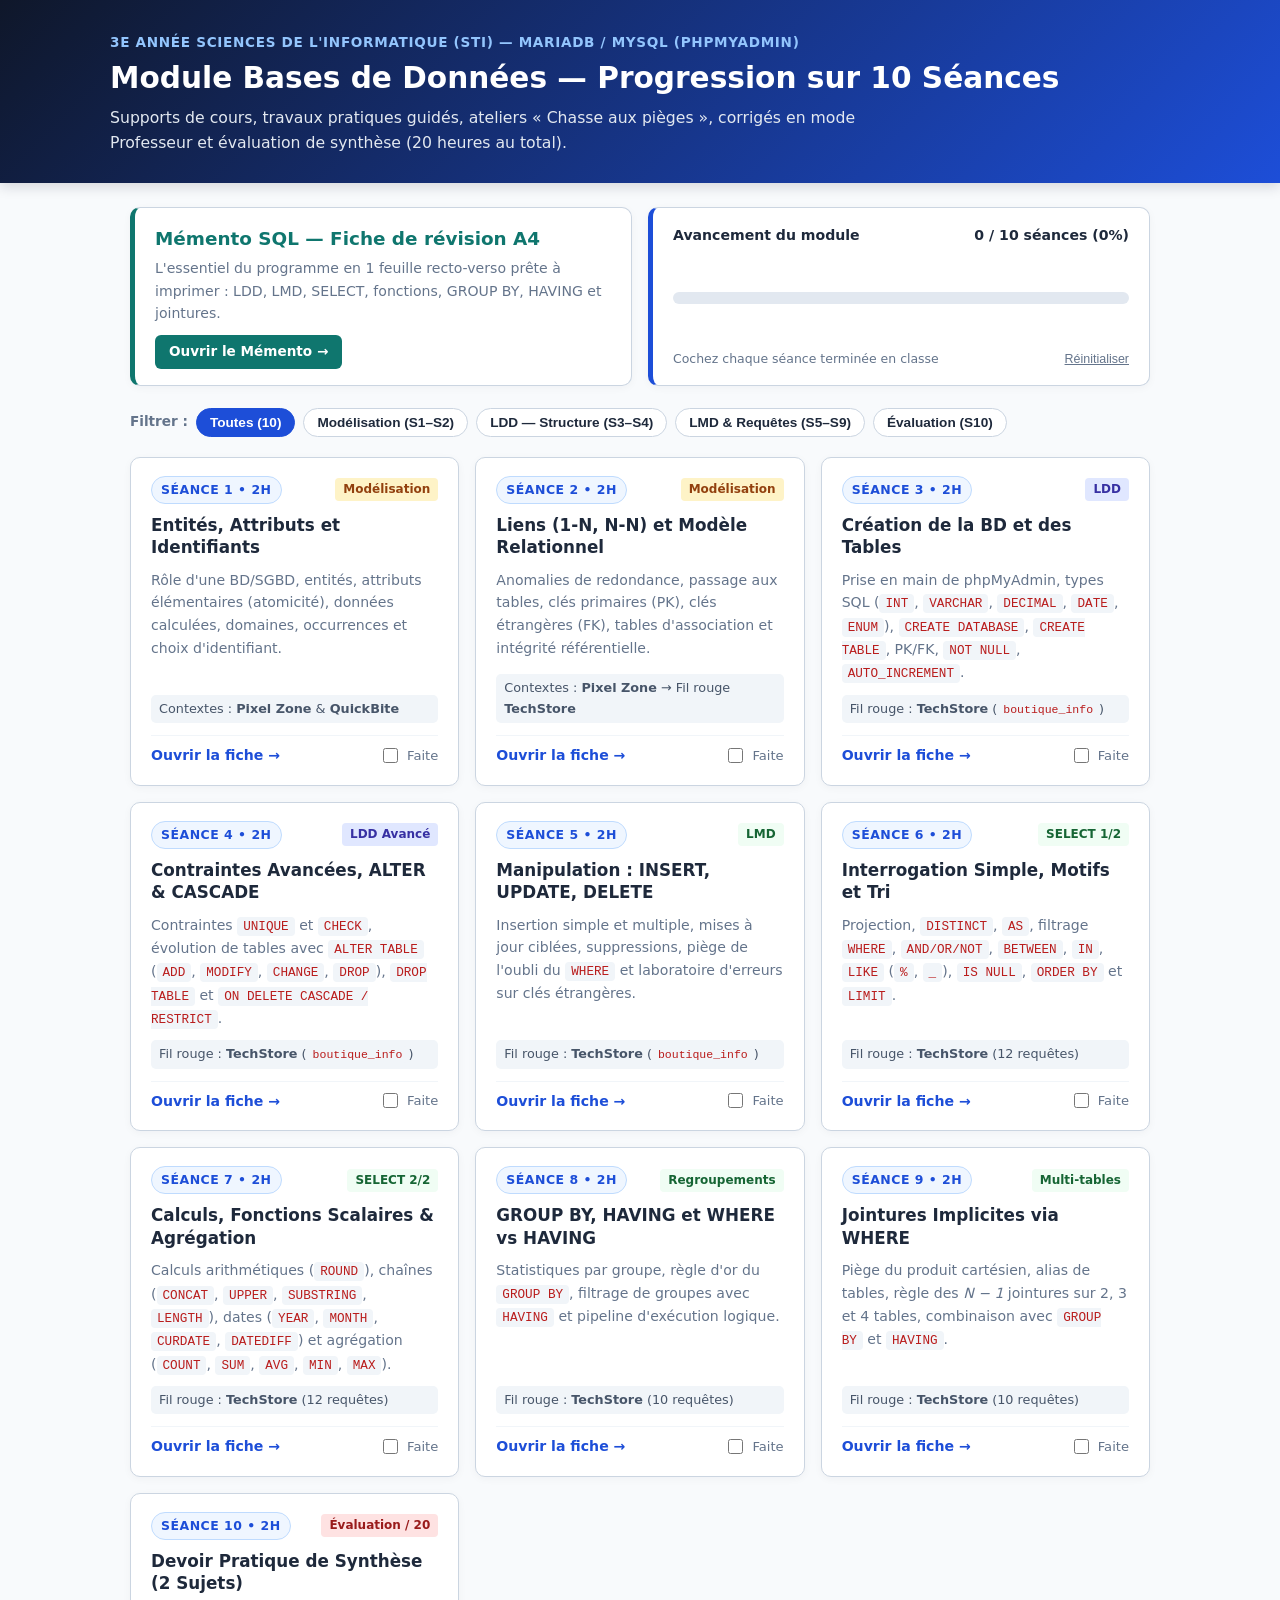
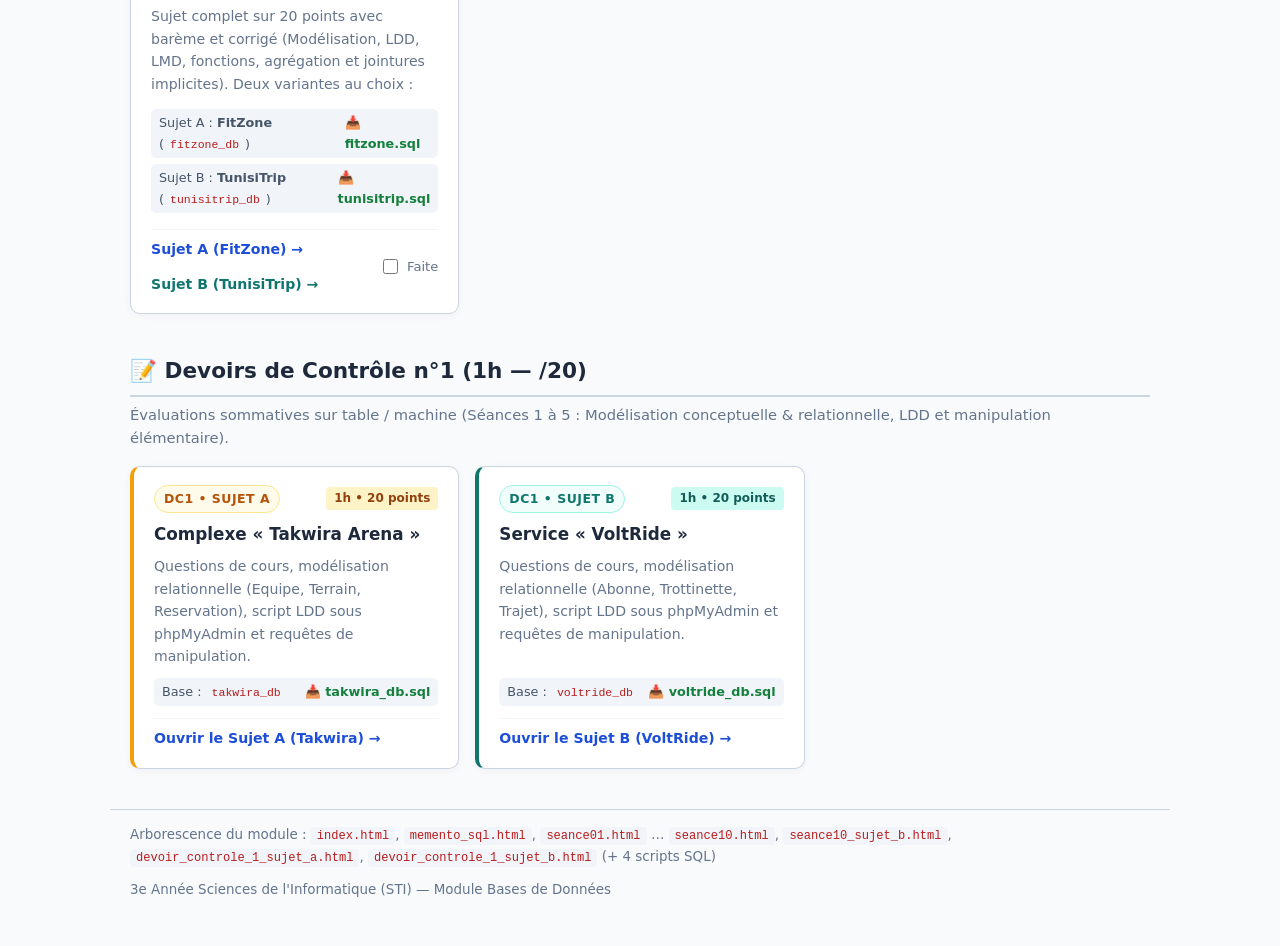
==== index.html @ d5e8b00b "first commit" ====
<!DOCTYPE html>
<html lang="fr">
<head>
  <meta charset="UTF-8">
  <meta name="viewport" content="width=device-width, initial-scale=1.0">
  <title>Module Bases de Données — Sommaire des 10 Séances (3e Info STI)</title>
  <link rel="stylesheet" href="assets/style.css">
</head>
<body>

  <header class="hero">
    <div class="hero-inner">
      <div class="hero-meta">3e Année Sciences de l'Informatique (STI) — MariaDB / MySQL (phpMyAdmin)</div>
      <h1>Module Bases de Données — Progression sur 10 Séances</h1>
      <p>Supports de cours, travaux pratiques guidés, ateliers « Chasse aux pièges », corrigés en mode Professeur et évaluation de synthèse (20 heures au total).</p>
    </div>
  </header>

  <main class="index-container">

    <!-- Panneaux supérieurs : Mémento + Suivi -->
    <section class="top-panels">
      <div class="panel panel-memento">
        <div>
          <h2>Mémento SQL — Fiche de révision A4</h2>
          <p>L'essentiel du programme en 1 feuille recto-verso prête à imprimer : LDD, LMD, SELECT, fonctions, GROUP BY, HAVING et jointures.</p>
        </div>
        <a class="btn-link" href="memento_sql.html">Ouvrir le Mémento →</a>
      </div>

      <div class="panel panel-progress">
        <div class="progress-header">
          <span>Avancement du module</span>
          <span id="progressText">0 / 10 séances (0%)</span>
        </div>
        <div class="progress-bar-bg">
          <div id="progressFill" class="progress-bar-fill"></div>
        </div>
        <div class="progress-footer">
          <span>Cochez chaque séance terminée en classe</span>
          <button id="btnReset" class="btn-reset" type="button">Réinitialiser</button>
        </div>
      </div>
    </section>

    <!-- Filtres par partie -->
    <nav class="filter-bar" aria-label="Filtrer les séances par thème">
      <span class="filter-label">Filtrer :</span>
      <button class="filter-btn active" data-filter="all" type="button">Toutes (10)</button>
      <button class="filter-btn" data-filter="model" type="button">Modélisation (S1–S2)</button>
      <button class="filter-btn" data-filter="ldd" type="button">LDD — Structure (S3–S4)</button>
      <button class="filter-btn" data-filter="lmd" type="button">LMD &amp; Requêtes (S5–S9)</button>
      <button class="filter-btn" data-filter="eval" type="button">Évaluation (S10)</button>
    </nav>

    <!-- Grille des 10 séances -->
    <section class="sessions-grid" id="sessionsGrid">

      <!-- Séance 1 -->
      <article class="card" data-cat="model" data-id="s01">
        <div class="card-top">
          <span class="session-num">Séance 1 • 2h</span>
          <span class="tag-cat tag-model">Modélisation</span>
        </div>
        <h3>Entités, Attributs et Identifiants</h3>
        <p>Rôle d'une BD/SGBD, entités, attributs élémentaires (atomicité), données calculées, domaines, occurrences et choix d'identifiant.</p>
        <div class="card-context">Contextes : <strong>Pixel Zone</strong> &amp; <strong>QuickBite</strong></div>
        <div class="card-actions">
          <a class="open-link" href="seance01.html">Ouvrir la fiche →</a>
          <label class="check-label"><input type="checkbox" class="session-check"> Faite</label>
        </div>
      </article>

      <!-- Séance 2 -->
      <article class="card" data-cat="model" data-id="s02">
        <div class="card-top">
          <span class="session-num">Séance 2 • 2h</span>
          <span class="tag-cat tag-model">Modélisation</span>
        </div>
        <h3>Liens (1-N, N-N) et Modèle Relationnel</h3>
        <p>Anomalies de redondance, passage aux tables, clés primaires (PK), clés étrangères (FK), tables d'association et intégrité référentielle.</p>
        <div class="card-context">Contextes : <strong>Pixel Zone</strong> → Fil rouge <strong>TechStore</strong></div>
        <div class="card-actions">
          <a class="open-link" href="seance02.html">Ouvrir la fiche →</a>
          <label class="check-label"><input type="checkbox" class="session-check"> Faite</label>
        </div>
      </article>

      <!-- Séance 3 -->
      <article class="card" data-cat="ldd" data-id="s03">
        <div class="card-top">
          <span class="session-num">Séance 3 • 2h</span>
          <span class="tag-cat tag-ldd">LDD</span>
        </div>
        <h3>Création de la BD et des Tables</h3>
        <p>Prise en main de phpMyAdmin, types SQL (<code>INT</code>, <code>VARCHAR</code>, <code>DECIMAL</code>, <code>DATE</code>, <code>ENUM</code>), <code>CREATE DATABASE</code>, <code>CREATE TABLE</code>, PK/FK, <code>NOT NULL</code>, <code>AUTO_INCREMENT</code>.</p>
        <div class="card-context">Fil rouge : <strong>TechStore</strong> (<code>boutique_info</code>)</div>
        <div class="card-actions">
          <a class="open-link" href="seance03.html">Ouvrir la fiche →</a>
          <label class="check-label"><input type="checkbox" class="session-check"> Faite</label>
        </div>
      </article>

      <!-- Séance 4 -->
      <article class="card" data-cat="ldd" data-id="s04">
        <div class="card-top">
          <span class="session-num">Séance 4 • 2h</span>
          <span class="tag-cat tag-ldd">LDD Avancé</span>
        </div>
        <h3>Contraintes Avancées, ALTER &amp; CASCADE</h3>
        <p>Contraintes <code>UNIQUE</code> et <code>CHECK</code>, évolution de tables avec <code>ALTER TABLE</code> (<code>ADD</code>, <code>MODIFY</code>, <code>CHANGE</code>, <code>DROP</code>), <code>DROP TABLE</code> et <code>ON DELETE CASCADE / RESTRICT</code>.</p>
        <div class="card-context">Fil rouge : <strong>TechStore</strong> (<code>boutique_info</code>)</div>
        <div class="card-actions">
          <a class="open-link" href="seance04.html">Ouvrir la fiche →</a>
          <label class="check-label"><input type="checkbox" class="session-check"> Faite</label>
        </div>
      </article>

      <!-- Séance 5 -->
      <article class="card" data-cat="lmd" data-id="s05">
        <div class="card-top">
          <span class="session-num">Séance 5 • 2h</span>
          <span class="tag-cat tag-lmd">LMD</span>
        </div>
        <h3>Manipulation : INSERT, UPDATE, DELETE</h3>
        <p>Insertion simple et multiple, mises à jour ciblées, suppressions, piège de l'oubli du <code>WHERE</code> et laboratoire d'erreurs sur clés étrangères.</p>
        <div class="card-context">Fil rouge : <strong>TechStore</strong> (<code>boutique_info</code>)</div>
        <div class="card-actions">
          <a class="open-link" href="seance05.html">Ouvrir la fiche →</a>
          <label class="check-label"><input type="checkbox" class="session-check"> Faite</label>
        </div>
      </article>

      <!-- Séance 6 -->
      <article class="card" data-cat="lmd" data-id="s06">
        <div class="card-top">
          <span class="session-num">Séance 6 • 2h</span>
          <span class="tag-cat tag-lmd">SELECT 1/2</span>
        </div>
        <h3>Interrogation Simple, Motifs et Tri</h3>
        <p>Projection, <code>DISTINCT</code>, <code>AS</code>, filtrage <code>WHERE</code>, <code>AND/OR/NOT</code>, <code>BETWEEN</code>, <code>IN</code>, <code>LIKE</code> (<code>%</code>, <code>_</code>), <code>IS NULL</code>, <code>ORDER BY</code> et <code>LIMIT</code>.</p>
        <div class="card-context">Fil rouge : <strong>TechStore</strong> (12 requêtes)</div>
        <div class="card-actions">
          <a class="open-link" href="seance06.html">Ouvrir la fiche →</a>
          <label class="check-label"><input type="checkbox" class="session-check"> Faite</label>
        </div>
      </article>

      <!-- Séance 7 -->
      <article class="card" data-cat="lmd" data-id="s07">
        <div class="card-top">
          <span class="session-num">Séance 7 • 2h</span>
          <span class="tag-cat tag-lmd">SELECT 2/2</span>
        </div>
        <h3>Calculs, Fonctions Scalaires &amp; Agrégation</h3>
        <p>Calculs arithmétiques (<code>ROUND</code>), chaînes (<code>CONCAT</code>, <code>UPPER</code>, <code>SUBSTRING</code>, <code>LENGTH</code>), dates (<code>YEAR</code>, <code>MONTH</code>, <code>CURDATE</code>, <code>DATEDIFF</code>) et agrégation (<code>COUNT</code>, <code>SUM</code>, <code>AVG</code>, <code>MIN</code>, <code>MAX</code>).</p>
        <div class="card-context">Fil rouge : <strong>TechStore</strong> (12 requêtes)</div>
        <div class="card-actions">
          <a class="open-link" href="seance07.html">Ouvrir la fiche →</a>
          <label class="check-label"><input type="checkbox" class="session-check"> Faite</label>
        </div>
      </article>

      <!-- Séance 8 -->
      <article class="card" data-cat="lmd" data-id="s08">
        <div class="card-top">
          <span class="session-num">Séance 8 • 2h</span>
          <span class="tag-cat tag-lmd">Regroupements</span>
        </div>
        <h3>GROUP BY, HAVING et WHERE vs HAVING</h3>
        <p>Statistiques par groupe, règle d'or du <code>GROUP BY</code>, filtrage de groupes avec <code>HAVING</code> et pipeline d'exécution logique.</p>
        <div class="card-context">Fil rouge : <strong>TechStore</strong> (10 requêtes)</div>
        <div class="card-actions">
          <a class="open-link" href="seance08.html">Ouvrir la fiche →</a>
          <label class="check-label"><input type="checkbox" class="session-check"> Faite</label>
        </div>
      </article>

      <!-- Séance 9 -->
      <article class="card" data-cat="lmd" data-id="s09">
        <div class="card-top">
          <span class="session-num">Séance 9 • 2h</span>
          <span class="tag-cat tag-lmd">Multi-tables</span>
        </div>
        <h3>Jointures Implicites via WHERE</h3>
        <p>Piège du produit cartésien, alias de tables, règle des <em>N − 1</em> jointures sur 2, 3 et 4 tables, combinaison avec <code>GROUP BY</code> et <code>HAVING</code>.</p>
        <div class="card-context">Fil rouge : <strong>TechStore</strong> (10 requêtes)</div>
        <div class="card-actions">
          <a class="open-link" href="seance09.html">Ouvrir la fiche →</a>
          <label class="check-label"><input type="checkbox" class="session-check"> Faite</label>
        </div>
      </article>

      <!-- Séance 10 -->
      <article class="card" data-cat="eval" data-id="s10">
        <div class="card-top">
          <span class="session-num">Séance 10 • 2h</span>
          <span class="tag-cat tag-eval">Évaluation / 20</span>
        </div>
        <h3>Devoir Pratique de Synthèse (2 Sujets)</h3>
        <p>Sujet complet sur 20 points avec barème et corrigé (Modélisation, LDD, LMD, fonctions, agrégation et jointures implicites). Deux variantes au choix :</p>
        <div style="display:flex; flex-direction:column; gap:6px; margin: 4px 0;">
          <div class="card-context" style="display:flex; justify-content:space-between; align-items:center;">
            <span>Sujet A : <strong>FitZone</strong> (<code>fitzone_db</code>)</span>
            <a class="open-link" href="seance10_sujet_a_fitzone.sql" download style="font-size:0.8rem; color:var(--corr); text-decoration:none;">📥 fitzone.sql</a>
          </div>
          <div class="card-context" style="display:flex; justify-content:space-between; align-items:center;">
            <span>Sujet B : <strong>TunisiTrip</strong> (<code>tunisitrip_db</code>)</span>
            <a class="open-link" href="seance10_sujet_b_tunisitrip.sql" download style="font-size:0.8rem; color:var(--corr); text-decoration:none;">📥 tunisitrip.sql</a>
          </div>
        </div>
        <div class="card-actions">
          <div style="display:flex; gap:12px; align-items:center; flex-wrap:wrap;">
            <a class="open-link" href="seance10.html">Sujet A (FitZone) →</a>
            <a class="open-link" href="seance10_sujet_b.html" style="color:var(--accent);">Sujet B (TunisiTrip) →</a>
          </div>
          <label class="check-label"><input type="checkbox" class="session-check"> Faite</label>
        </div>
      </article>

    </section>

    <!-- Section Devoirs de Contrôle (1h) -->
    <section class="dc-section" style="margin-top: 40px;">
      <div style="margin-bottom: 16px;">
        <h2 style="font-size: 1.35rem; margin: 0 0 6px; color: var(--text);">📝 Devoirs de Contrôle n°1 (1h — /20)</h2>
        <p style="margin: 0; font-size: 0.92rem; color: var(--muted);">Évaluations sommatives sur table / machine (Séances 1 à 5 : Modélisation conceptuelle &amp; relationnelle, LDD et manipulation élémentaire).</p>
      </div>
      <div class="sessions-grid">
        <!-- DC1 Sujet A -->
        <article class="card dc-card" style="border-left: 4px solid #f59e0b;">
          <div class="card-top">
            <span class="session-num" style="background:#fffbeb; color:#b45309; border-color:#fde68a;">DC1 • Sujet A</span>
            <span class="tag-cat" style="background:#fef3c7; color:#92400e;">1h • 20 points</span>
          </div>
          <h3>Complexe « Takwira Arena »</h3>
          <p>Questions de cours, modélisation relationnelle (Equipe, Terrain, Reservation), script LDD sous phpMyAdmin et requêtes de manipulation.</p>
          <div class="card-context" style="display:flex; justify-content:space-between; align-items:center;">
            <span>Base : <code>takwira_db</code></span>
            <a class="open-link" href="devoir_controle_1_sujet_a_takwira.sql" download style="font-size:0.8rem; color:var(--corr); text-decoration:none;">📥 takwira_db.sql</a>
          </div>
          <div class="card-actions">
            <a class="open-link" href="devoir_controle_1_sujet_a.html">Ouvrir le Sujet A (Takwira) →</a>
          </div>
        </article>

        <!-- DC1 Sujet B -->
        <article class="card dc-card" style="border-left: 4px solid #0f766e;">
          <div class="card-top">
            <span class="session-num" style="background:#f0fdfa; color:#0f766e; border-color:#99f6e4;">DC1 • Sujet B</span>
            <span class="tag-cat" style="background:#ccfbf1; color:#115e59;">1h • 20 points</span>
          </div>
          <h3>Service « VoltRide »</h3>
          <p>Questions de cours, modélisation relationnelle (Abonne, Trottinette, Trajet), script LDD sous phpMyAdmin et requêtes de manipulation.</p>
          <div class="card-context" style="display:flex; justify-content:space-between; align-items:center;">
            <span>Base : <code>voltride_db</code></span>
            <a class="open-link" href="devoir_controle_1_sujet_b_voltride.sql" download style="font-size:0.8rem; color:var(--corr); text-decoration:none;">📥 voltride_db.sql</a>
          </div>
          <div class="card-actions">
            <a class="open-link" href="devoir_controle_1_sujet_b.html">Ouvrir le Sujet B (VoltRide) →</a>
          </div>
        </article>
      </div>
    </section>

  </main>

  <footer class="site-footer">
    <div>Arborescence du module : <code>index.html</code>, <code>memento_sql.html</code>, <code>seance01.html</code> … <code>seance10.html</code>, <code>seance10_sujet_b.html</code>, <code>devoir_controle_1_sujet_a.html</code>, <code>devoir_controle_1_sujet_b.html</code> (+ 4 scripts SQL)</div>
    <div>3e Année Sciences de l'Informatique (STI) — Module Bases de Données</div>
  </footer>

  <script>
    const STORAGE_KEY = "bd_3info_progress_v1";
    const cards = Array.from(document.querySelectorAll("#sessionsGrid .card"));
    const filterBtns = document.querySelectorAll(".filter-btn");
    const progressText = document.getElementById("progressText");
    const progressFill = document.getElementById("progressFill");
    const btnReset = document.getElementById("btnReset");

    // Charger l'état sauvegardé
    function loadProgress() {
      let saved = {};
      try {
        saved = JSON.parse(localStorage.getItem(STORAGE_KEY) || "{}");
      } catch (e) {
        saved = {};
      }
      cards.forEach((card) => {
        const id = card.dataset.id;
        const cb = card.querySelector(".session-check");
        const isDone = Boolean(saved[id]);
        cb.checked = isDone;
        card.classList.toggle("done", isDone);
      });
      updateBar();
    }

    // Sauvegarder et actualiser la barre
    function saveProgress() {
      const data = {};
      cards.forEach((card) => {
        const cb = card.querySelector(".session-check");
        data[card.dataset.id] = cb.checked;
        card.classList.toggle("done", cb.checked);
      });
      localStorage.setItem(STORAGE_KEY, JSON.stringify(data));
      updateBar();
    }

    function updateBar() {
      const total = cards.length;
      const done = cards.filter((c) => c.querySelector(".session-check").checked).length;
      const pct = Math.round((done / total) * 100);
      progressText.textContent = `${done} / ${total} séances (${pct}%)`;
      progressFill.style.width = `${pct}%`;
    }

    cards.forEach((card) => {
      card.querySelector(".session-check").addEventListener("change", saveProgress);
    });

    btnReset.addEventListener("click", () => {
      localStorage.removeItem(STORAGE_KEY);
      loadProgress();
    });

    // Filtrage par catégorie
    filterBtns.forEach((btn) => {
      btn.addEventListener("click", () => {
        filterBtns.forEach((b) => b.classList.remove("active"));
        btn.classList.add("active");
        const filter = btn.dataset.filter;
        cards.forEach((card) => {
          const match = filter === "all" || card.dataset.cat === filter;
          card.classList.toggle("hidden", !match);
        });
      });
    });

    loadProgress();
  </script>
</body>
</html>
---- assets/style.css ----
/* ==========================================================================
   MODULE BASES DE DONNÉES — 3e ANNÉE SCIENCES DE L'INFORMATIQUE (STI)
   Feuille de styles commune (Design System unifié)
   ========================================================================== */

/* --------------------------------------------------------------------------
   1. VARIABLES & DESIGN TOKENS
   -------------------------------------------------------------------------- */
:root {
  --primary: #1d4ed8;
  --primary-light: #eff6ff;
  --accent: #0f766e;
  --accent-light: #f0fdfa;
  --warn: #b45309;
  --warn-light: #fffbeb;
  --corr: #15803d;
  --corr-light: #f0fdf4;
  --danger: #b91c1c;
  --danger-light: #fef2f2;
  --text: #1e293b;
  --muted: #64748b;
  --border: #cbd5e1;
  --bg: #f8fafc;
  --card: #ffffff;
  --code-bg: #0f172a;
  --code-text: #f8fafc;
}

/* --------------------------------------------------------------------------
   2. RESET DE BASE & TYPOGRAPHIE
   -------------------------------------------------------------------------- */
* {
  box-sizing: border-box;
}

body {
  font-family: "Segoe UI", system-ui, -apple-system, sans-serif;
  color: var(--text);
  background-color: var(--bg);
  line-height: 1.6;
  margin: 0;
  padding: 0;
}

h1, h2, h3, h4 {
  color: var(--text);
  margin-top: 0;
}

h2 {
  font-size: 1.25rem;
  border-bottom: 2px solid var(--border);
  padding-bottom: 6px;
  margin-top: 24px;
  margin-bottom: 12px;
}

h3 {
  font-size: 1.05rem;
  margin-top: 16px;
  margin-bottom: 8px;
}

p {
  margin: 0 0 10px;
}

a {
  color: var(--primary);
  text-decoration: none;
}

a:hover {
  text-decoration: underline;
}

code {
  font-family: Consolas, "Courier New", monospace;
  background: #f1f5f9;
  color: #b91c1c;
  padding: 2px 6px;
  border-radius: 4px;
  font-size: 0.9em;
}

ul, ol {
  margin: 8px 0 14px 20px;
  padding: 0;
}

li {
  margin-bottom: 6px;
}

ol.questions > li {
  margin-bottom: 12px;
}

/* --------------------------------------------------------------------------
   3. BARRE D'OUTILS COMMUNE (ÉCRAN)
   -------------------------------------------------------------------------- */
.toolbar {
  position: sticky;
  top: 0;
  z-index: 100;
  background: #0f172a;
  color: #ffffff;
  padding: 10px 20px;
  display: flex;
  flex-wrap: wrap;
  align-items: center;
  justify-content: space-between;
  gap: 10px;
  box-shadow: 0 2px 6px rgba(0, 0, 0, 0.15);
}

.toolbar-left {
  display: flex;
  align-items: center;
  gap: 10px;
  flex-wrap: wrap;
}

.toolbar-title {
  font-weight: 600;
  font-size: 0.95rem;
}

.toolbar-hint {
  font-size: 0.78rem;
  color: #94a3b8;
}

.toolbar-actions {
  display: flex;
  flex-wrap: wrap;
  gap: 8px;
}

.btn, .btn-back {
  border: 1px solid rgba(255, 255, 255, 0.25);
  background: #1e293b;
  color: #ffffff;
  padding: 6px 12px;
  border-radius: 6px;
  font-size: 0.88rem;
  cursor: pointer;
  text-decoration: none;
  display: inline-flex;
  align-items: center;
  gap: 5px;
  transition: all 0.2s ease;
}

.btn:hover {
  background: #334155;
  color: #ffffff;
  text-decoration: none;
}

.btn-back {
  color: #93c5fd;
  border-color: rgba(147, 197, 253, 0.35);
  background: rgba(30, 58, 138, 0.35);
  font-weight: 600;
}

.btn-back:hover {
  background: rgba(59, 130, 246, 0.45);
  color: #ffffff;
  border-color: #60a5fa;
}

.btn-nav {
  color: #cbd5e1;
  text-decoration: none;
  font-size: 0.82rem;
  font-weight: 500;
  padding: 5px 10px;
  border-radius: 5px;
  border: 1px solid rgba(255, 255, 255, 0.2);
  background: rgba(255, 255, 255, 0.05);
  transition: all 0.2s ease;
  display: inline-flex;
  align-items: center;
}

.btn-nav:hover {
  background: rgba(255, 255, 255, 0.15);
  color: #ffffff;
  text-decoration: none;
}

.btn-variant {
  color: #fde68a;
  text-decoration: none;
  font-size: 0.82rem;
  font-weight: 600;
  padding: 5px 10px;
  border-radius: 5px;
  border: 1px solid rgba(245, 158, 11, 0.4);
  background: rgba(180, 83, 9, 0.25);
  transition: all 0.2s ease;
  display: inline-flex;
  align-items: center;
}

.btn-variant:hover {
  background: rgba(245, 158, 11, 0.4);
  color: #ffffff;
  text-decoration: none;
}

.btn-sql {
  color: #6ee7b7;
  text-decoration: none;
  font-size: 0.82rem;
  font-weight: 600;
  padding: 5px 10px;
  border-radius: 5px;
  border: 1px solid rgba(16, 185, 129, 0.4);
  background: rgba(6, 78, 59, 0.3);
  transition: all 0.2s ease;
  display: inline-flex;
  align-items: center;
}

.btn-sql:hover {
  background: rgba(16, 185, 129, 0.45);
  color: #ffffff;
  text-decoration: none;
}

.btn-active {
  background: var(--primary);
  border-color: var(--primary);
}

.btn-print {
  background: var(--accent);
  border-color: var(--accent);
}

.btn-print:hover {
  background: #115e59;
}

/* --------------------------------------------------------------------------
   4. STRUCTURE DE FICHE & EN-TÊTE
   -------------------------------------------------------------------------- */
.container {
  max-width: 960px;
  margin: 24px auto;
  background: var(--card);
  padding: 36px 42px;
  border-radius: 10px;
  box-shadow: 0 4px 16px rgba(15, 23, 42, 0.06);
}

.index-container {
  max-width: 1060px;
  margin: 24px auto 40px;
  padding: 0 20px;
  background: transparent;
  box-shadow: none;
}

header.sheet-header {
  border-bottom: 3px solid var(--primary);
  padding-bottom: 16px;
  margin-bottom: 24px;
}

.meta-row {
  display: flex;
  justify-content: space-between;
  flex-wrap: wrap;
  font-size: 0.88rem;
  color: var(--muted);
  font-weight: 600;
  text-transform: uppercase;
  letter-spacing: 0.03em;
}

header.sheet-header h1 {
  margin: 8px 0 4px;
  font-size: 1.7rem;
  color: var(--primary);
}

header.sheet-header .subtitle {
  margin: 0;
  color: var(--muted);
  font-size: 0.98rem;
}

/* Cartouche élève pour devoirs et évaluations */
.student-box {
  display: grid;
  grid-template-columns: 2fr 1fr 1fr;
  gap: 12px;
  border: 1.5px solid var(--border);
  background: #f8fafc;
  border-radius: 6px;
  padding: 12px 16px;
  margin-bottom: 22px;
  font-size: 0.94rem;
}

.student-box .note-box {
  text-align: right;
  font-weight: 700;
  color: var(--primary);
}

/* --------------------------------------------------------------------------
   5. COMPOSANTS PÉDAGOGIQUES (SÉANCES DE COURS)
   -------------------------------------------------------------------------- */
section.phase {
  margin-bottom: 28px;
}

.badge-time {
  display: inline-block;
  background: var(--primary-light);
  color: var(--primary);
  font-size: 0.82rem;
  font-weight: 700;
  padding: 3px 8px;
  border-radius: 4px;
  margin-right: 6px;
}

.badge-variant {
  display: inline-block;
  background: var(--warn-light);
  color: var(--warn);
  border: 1px solid #fde68a;
  font-size: 0.82rem;
  font-weight: 700;
  padding: 2px 8px;
  border-radius: 4px;
  margin-left: 8px;
}

.badge-pts {
  display: inline-block;
  background: #e0e7ff;
  color: #3730a3;
  font-size: 0.78rem;
  font-weight: 700;
  padding: 2px 7px;
  border-radius: 4px;
  margin-left: 6px;
}

.q-pts {
  color: var(--muted);
  font-weight: 600;
  font-size: 0.85em;
  margin-left: 4px;
}

.course-box {
  background: #f8fafc;
  border: 1px solid var(--border);
  border-left: 4px solid var(--primary);
  padding: 16px 20px;
  border-radius: 6px;
  margin: 14px 0 20px;
}

.trap-card {
  background: #ffffff;
  border: 1.5px solid #fcd34d;
  border-left: 5px solid var(--warn);
  padding: 16px 20px;
  border-radius: 8px;
  margin: 16px 0;
  box-shadow: 0 2px 6px rgba(180, 83, 9, 0.05);
}

.trap-card h3 {
  color: var(--warn);
  margin-top: 0;
}

.info-box {
  background: var(--warn-light);
  border: 1px solid #fde68a;
  border-left: 4px solid var(--warn);
  padding: 10px 16px;
  border-radius: 6px;
  margin: 12px 0 16px;
  font-size: 0.92rem;
}

.context-box {
  background: var(--accent-light);
  border: 1px solid #ccfbf1;
  border-left: 4px solid var(--accent);
  padding: 12px 18px;
  border-radius: 6px;
  margin: 12px 0 18px;
  font-size: 0.93rem;
}

.danger-box {
  background: var(--danger-light);
  border: 1px solid #fecaca;
  border-left: 4px solid var(--danger);
  padding: 12px 16px;
  border-radius: 6px;
  margin: 12px 0;
}

.danger-box strong {
  color: var(--danger);
}

.err-cell {
  background: #fee2e2;
  color: #991b1b;
  font-weight: 600;
}

.schema-list {
  font-family: Consolas, "Courier New", monospace;
  background: #ffffff;
  border: 1px solid var(--border);
  border-radius: 6px;
  padding: 12px 16px;
  margin: 10px 0;
  line-height: 1.8;
  font-size: 0.92rem;
}

.vocab-list {
  display: grid;
  grid-template-columns: repeat(auto-fit, minmax(240px, 1fr));
  gap: 12px;
  list-style: none;
  padding: 0;
  margin: 12px 0;
}

.vocab-list li {
  background: #ffffff;
  border: 1px solid var(--border);
  border-radius: 6px;
  padding: 10px 14px;
}

.quiz-item {
  background: #ffffff;
  border: 1px solid var(--border);
  border-radius: 6px;
  padding: 12px 16px;
  margin-bottom: 12px;
}

.quiz-answer {
  display: none;
  background: var(--corr-light);
  border: 1px solid #bbf7d0;
  border-left: 4px solid var(--corr);
  padding: 10px 14px;
  border-radius: 4px;
  margin-top: 8px;
  font-size: 0.92rem;
}

/* Lignes de réponse sur papier */
.answer-lines {
  margin: 10px 0 14px;
}

.answer-line {
  border-bottom: 1px dashed #94a3b8;
  height: 24px;
}

.page-break {
  page-break-before: always;
}

/* --------------------------------------------------------------------------
   6. BLOCS DE CODE SQL & COLORATION SYNTAXIQUE
   -------------------------------------------------------------------------- */
pre.sql-block, pre {
  background: var(--code-bg);
  color: var(--code-text);
  padding: 14px 18px;
  border-radius: 6px;
  overflow-x: auto;
  font-family: Consolas, "Courier New", monospace;
  font-size: 0.88rem;
  line-height: 1.5;
  margin: 10px 0 14px;
}

pre.sql-block .kw, pre .kw {
  color: #60a5fa;
  font-weight: 700;
}

pre.sql-block .ty, pre.sql-block .fn, pre .ty, pre .fn {
  color: #34d399;
  font-weight: 600;
}

pre.sql-block .str, pre .str {
  color: #fbbf24;
}

pre.sql-block .cm, pre .cm {
  color: #94a3b8;
  font-style: italic;
}

.pk {
  color: #1d4ed8;
  font-weight: 700;
  text-decoration: underline;
}

.fk {
  color: #0f766e;
  font-style: italic;
}

/* --------------------------------------------------------------------------
   7. TABLEAUX & GRILLES DE DONNÉES
   -------------------------------------------------------------------------- */
table {
  width: 100%;
  border-collapse: collapse;
  margin: 12px 0 18px;
  font-size: 0.92rem;
}

th, td {
  border: 1px solid var(--border);
  padding: 8px 12px;
  text-align: left;
}

th {
  background: #f1f5f9;
  color: var(--text);
  font-weight: 700;
}

tr:nth-child(even) td {
  background: #f8fafc;
}

.data-grid {
  margin: 12px 0 16px;
  overflow-x: auto;
}

.diagram-wrap {
  text-align: center;
  margin: 18px 0;
  overflow-x: auto;
  padding: 4px 0;
}

.diagram-wrap svg {
  max-width: 100%;
  height: auto;
  display: inline-block;
  vertical-align: middle;
  font-family: system-ui, -apple-system, 'Segoe UI', Roboto, Helvetica, Arial, sans-serif;
}

.diagram-caption {
  font-size: 0.85rem;
  color: var(--text-muted);
  margin-top: 6px;
  font-style: italic;
  text-align: center;
}

/* --------------------------------------------------------------------------
   8. CORRIGÉS PROF & DÉCOUPAGE HORAIRE
   -------------------------------------------------------------------------- */
.teacher-plan {
  display: none;
  background: #f0fdf4;
  border: 1.5px solid #86efac;
  border-left: 5px solid var(--corr);
  padding: 16px 20px;
  border-radius: 8px;
  margin-bottom: 24px;
}

.solution {
  display: none;
  background: var(--corr-light);
  border: 1px solid #bbf7d0;
  border-left: 4px solid var(--corr);
  padding: 14px 18px;
  border-radius: 6px;
  margin: 12px 0 18px;
}

.solution-label {
  display: inline-block;
  font-size: 0.78rem;
  font-weight: 700;
  text-transform: uppercase;
  color: var(--corr);
  letter-spacing: 0.04em;
  margin-bottom: 6px;
}

body.show-plan .teacher-plan {
  display: block;
}

body.show-solutions .solution {
  display: block;
}

body.show-solutions .quiz-answer {
  display: block;
}

body.show-solutions .answer-lines {
  display: none;
}

/* --------------------------------------------------------------------------
   9. PAGE D'ACCUEIL / SOMMAIRE INTERACTIF (index.html)
   -------------------------------------------------------------------------- */
header.hero {
  background: linear-gradient(135deg, #0f172a 0%, #1d4ed8 100%);
  color: #ffffff;
  padding: 32px 20px 28px;
  box-shadow: 0 4px 12px rgba(15, 23, 42, 0.15);
}

.hero-inner {
  max-width: 1060px;
  margin: 0 auto;
}

.hero-meta {
  font-size: 0.85rem;
  color: #93c5fd;
  text-transform: uppercase;
  font-weight: 700;
  letter-spacing: 0.05em;
  margin-bottom: 6px;
}

header.hero h1 {
  font-size: 1.85rem;
  color: #ffffff;
  margin: 0 0 8px;
  line-height: 1.25;
}

header.hero p {
  font-size: 0.98rem;
  color: #e2e8f0;
  margin: 0;
  max-width: 820px;
}

.top-panels {
  display: grid;
  grid-template-columns: repeat(auto-fit, minmax(290px, 1fr));
  gap: 16px;
  margin-bottom: 22px;
}

.panel {
  background: var(--card);
  border: 1px solid var(--border);
  border-radius: 10px;
  padding: 16px 20px;
  display: flex;
  flex-direction: column;
  justify-content: space-between;
  box-shadow: 0 2px 8px rgba(15, 23, 42, 0.04);
}

.panel-memento {
  border-left: 5px solid var(--accent);
}

.panel-memento h2 {
  margin: 0 0 4px;
  font-size: 1.15rem;
  color: var(--accent);
  border-bottom: none;
  padding-bottom: 0;
}

.panel-memento p {
  margin: 0;
  font-size: 0.88rem;
  color: var(--muted);
}

.panel-progress {
  border-left: 5px solid var(--primary);
}

.progress-header {
  display: flex;
  justify-content: space-between;
  font-size: 0.88rem;
  font-weight: 700;
  color: var(--text);
  margin-bottom: 8px;
}

.progress-bar-bg {
  background: #e2e8f0;
  border-radius: 999px;
  height: 12px;
  overflow: hidden;
  margin-bottom: 8px;
}

.progress-bar-fill {
  background: linear-gradient(90deg, var(--primary) 0%, var(--corr) 100%);
  height: 100%;
  width: 0%;
  border-radius: 999px;
  transition: width 0.3s ease;
}

.progress-footer {
  display: flex;
  justify-content: space-between;
  align-items: center;
  font-size: 0.78rem;
  color: var(--muted);
}

.btn-reset {
  background: none;
  border: none;
  color: var(--muted);
  cursor: pointer;
  text-decoration: underline;
  padding: 0;
  font-size: 0.78rem;
}

.btn-reset:hover {
  color: var(--danger);
}

.btn-link {
  display: inline-block;
  align-self: flex-start;
  margin-top: 10px;
  background: var(--accent);
  color: #ffffff;
  padding: 6px 14px;
  border-radius: 6px;
  font-size: 0.85rem;
  font-weight: 600;
  text-decoration: none;
  transition: background 0.18s ease;
}

.btn-link:hover {
  background: #115e59;
  text-decoration: none;
}

.filter-bar {
  display: flex;
  align-items: center;
  gap: 8px;
  flex-wrap: wrap;
  margin-bottom: 20px;
}

.filter-label {
  font-size: 0.85rem;
  font-weight: 700;
  color: var(--muted);
}

.filter-btn {
  border: 1px solid var(--border);
  background: var(--card);
  color: var(--text);
  padding: 6px 13px;
  border-radius: 999px;
  font-size: 0.85rem;
  font-weight: 600;
  cursor: pointer;
  transition: all 0.18s ease;
}

.filter-btn:hover {
  border-color: var(--primary);
  color: var(--primary);
}

.filter-btn.active {
  background: var(--primary);
  border-color: var(--primary);
  color: #ffffff;
}

.sessions-grid {
  display: grid;
  grid-template-columns: repeat(auto-fill, minmax(305px, 1fr));
  gap: 16px;
}

.card {
  background: var(--card);
  border: 1px solid var(--border);
  border-radius: 10px;
  padding: 18px 20px;
  display: flex;
  flex-direction: column;
  gap: 10px;
  box-shadow: 0 2px 8px rgba(15, 23, 42, 0.04);
  transition: transform 0.15s ease, box-shadow 0.15s ease, border-color 0.15s ease;
}

.card:hover {
  transform: translateY(-2px);
  box-shadow: 0 6px 16px rgba(15, 23, 42, 0.08);
  border-color: #93c5fd;
}

.card.done {
  background: #f8fffb;
  border-color: #86efac;
}

.card.hidden {
  display: none;
}

.card-top {
  display: flex;
  justify-content: space-between;
  align-items: center;
  gap: 8px;
}

.session-num {
  font-size: 0.78rem;
  font-weight: 700;
  text-transform: uppercase;
  letter-spacing: 0.04em;
  color: var(--primary);
  background: var(--primary-light);
  padding: 3px 9px;
  border-radius: 999px;
  border: 1px solid #bfdbfe;
}

.tag-cat {
  font-size: 0.75rem;
  font-weight: 600;
  padding: 2px 8px;
  border-radius: 4px;
}

.tag-model { background: #fef3c7; color: #92400e; }
.tag-ldd   { background: #e0e7ff; color: #3730a3; }
.tag-lmd   { background: #f0fdf4; color: #166534; }
.tag-eval  { background: #fee2e2; color: #991b1b; }

.card h3 {
  margin: 0;
  font-size: 1.05rem;
  color: var(--text);
  line-height: 1.35;
}

.card p {
  margin: 0;
  font-size: 0.88rem;
  color: var(--muted);
  flex-grow: 1;
}

.card-context {
  font-size: 0.8rem;
  color: #475569;
  background: #f1f5f9;
  padding: 4px 8px;
  border-radius: 5px;
}

.card-actions {
  display: flex;
  justify-content: space-between;
  align-items: center;
  padding-top: 8px;
  border-top: 1px solid #f1f5f9;
  margin-top: 2px;
}

.open-link {
  text-decoration: none;
  color: var(--primary);
  font-weight: 700;
  font-size: 0.88rem;
}

.open-link:hover {
  text-decoration: underline;
}

.check-label {
  display: inline-flex;
  align-items: center;
  gap: 6px;
  font-size: 0.82rem;
  color: var(--muted);
  cursor: pointer;
  user-select: none;
}

.check-label input {
  accent-color: var(--corr);
  width: 15px;
  height: 15px;
  cursor: pointer;
}

footer.site-footer {
  max-width: 1060px;
  margin: 24px auto 32px;
  padding: 14px 20px;
  border-top: 1px solid var(--border);
  color: var(--muted);
  font-size: 0.84rem;
  display: flex;
  justify-content: space-between;
  flex-wrap: wrap;
  gap: 10px;
}

/* --------------------------------------------------------------------------
   10. MÉMENTO SQL SPÉCIFIQUE (memento_sql.html)
   -------------------------------------------------------------------------- */
.sheet {
  width: 210mm;
  min-height: 297mm;
  background: #ffffff;
  margin: 16px auto;
  padding: 12mm 14mm;
  box-shadow: 0 4px 16px rgba(15, 23, 42, 0.12);
  border-radius: 4px;
}

.face-tag {
  font-size: 0.75rem;
  font-weight: 700;
  background: var(--primary-light);
  color: var(--primary);
  padding: 2px 8px;
  border-radius: 4px;
  border: 1px solid #bfdbfe;
}

.sheet-header .face-tag {
  font-size: 0.78rem;
  font-weight: 700;
  text-transform: uppercase;
  background: var(--primary);
  color: #ffffff;
  padding: 2px 9px;
  border-radius: 999px;
}

.grid-2 {
  display: grid;
  grid-template-columns: 1fr 1fr;
  gap: 10px;
}

.grid-2-wide {
  display: grid;
  grid-template-columns: 1.15fr 0.85fr;
  gap: 10px;
}

.box {
  background: #f8fafc;
  border: 1px solid var(--border);
  border-radius: 6px;
  padding: 8px 10px;
  margin-bottom: 8px;
}

.box-primary { border-left: 4px solid var(--primary); }
.box-accent  { border-left: 4px solid var(--accent); }
.box-warn    { border-left: 4px solid var(--warn); }
.box-danger  { border-left: 4px solid var(--danger); }

.box h2 {
  font-size: 0.88rem;
  margin: 0 0 6px;
  color: var(--primary);
  border-bottom: 1px solid var(--border);
  padding-bottom: 3px;
}

.box-accent h2 { color: var(--accent); }
.box-warn h2   { color: var(--warn); }

.pill-row {
  display: flex;
  flex-wrap: wrap;
  gap: 4px;
  margin: 4px 0;
}

.pill {
  font-size: 0.72rem;
  font-weight: 600;
  padding: 1px 6px;
  border-radius: 3px;
  background: #e2e8f0;
  color: var(--text);
}

.arrow {
  color: var(--muted);
}

.checklist {
  list-style: none;
  padding: 0;
  margin: 4px 0;
}

.checklist li {
  padding-left: 14px;
  position: relative;
  margin-bottom: 2px;
  font-size: 0.82rem;
}

.checklist li::before {
  content: "✔";
  position: absolute;
  left: 0;
  color: var(--corr);
  font-size: 0.75rem;
}

.footer-note {
  font-size: 0.72rem;
  color: var(--muted);
  text-align: right;
  border-top: 1px solid var(--border);
  padding-top: 4px;
  margin-top: 6px;
}


/* --------------------------------------------------------------------------
   12. NAVIGATION PHASE PAR PHASE (Séances & Évaluations — Vue globale sans scrollbar)
   -------------------------------------------------------------------------- */
.phase-nav-container {
  margin: 0 0 24px;
  background: #f8fafc;
  border: 1px solid var(--border);
  border-radius: 10px;
  padding: 12px 14px;
  box-shadow: 0 2px 8px rgba(15, 23, 42, 0.04);
}

.phase-nav-header {
  display: flex;
  justify-content: space-between;
  align-items: center;
  margin-bottom: 10px;
  flex-wrap: wrap;
  gap: 10px;
}

.phase-nav-title {
  display: flex;
  align-items: center;
  gap: 8px;
  font-size: 0.88rem;
  flex-wrap: wrap;
  flex: 1 1 auto;
  min-width: 0;
}

.phase-badge-status {
  font-size: 0.74rem;
  font-weight: 700;
  text-transform: uppercase;
  color: var(--primary);
  background: var(--primary-light);
  border: 1px solid #bfdbfe;
  padding: 2px 7px;
  border-radius: 4px;
  white-space: nowrap;
}

.phase-current-label {
  font-weight: 700;
  color: var(--text);
  font-size: 0.92rem;
  overflow: hidden;
  text-overflow: ellipsis;
  white-space: nowrap;
}

.btn-view-all {
  border: 1px solid var(--border);
  background: var(--card);
  color: var(--text);
  padding: 5px 12px;
  border-radius: 6px;
  font-size: 0.82rem;
  font-weight: 600;
  cursor: pointer;
  transition: all 0.18s ease;
  user-select: none;
  white-space: nowrap;
}

.btn-view-all:hover {
  border-color: var(--primary);
  color: var(--primary);
  background: var(--primary-light);
}

.btn-view-all.active {
  background: #e2e8f0;
  border-color: #94a3b8;
  color: #0f172a;
}

/* Grille d'onglets compacte : toutes les phases visibles sans défilement */
.phase-tabs {
  display: grid;
  gap: 6px;
  width: 100%;
  margin-top: 4px;
  overflow-x: visible !important;
}

.phase-tab {
  display: flex;
  flex-direction: column;
  justify-content: center;
  align-items: stretch;
  gap: 2px;
  padding: 8px 10px;
  border-radius: 8px;
  border: 1.5px solid var(--border);
  background: var(--card);
  color: var(--text);
  font-size: 0.84rem;
  font-weight: 600;
  cursor: pointer;
  text-align: left;
  transition: all 0.18s ease;
  user-select: none;
  min-width: 0;
  overflow: hidden;
  box-sizing: border-box;
}

.phase-tab:hover {
  border-color: var(--primary);
  background: var(--primary-light);
}

.phase-tab.active {
  background: var(--primary);
  color: #ffffff;
  border-color: var(--primary);
  box-shadow: 0 2px 8px rgba(29, 78, 216, 0.25);
}

.phase-tab-top {
  display: flex;
  justify-content: space-between;
  align-items: center;
  gap: 4px;
  width: 100%;
}

.phase-tab-num {
  font-size: 0.76rem;
  font-weight: 700;
  color: var(--primary);
  text-transform: uppercase;
  letter-spacing: 0.03em;
  white-space: nowrap;
}

.phase-tab.active .phase-tab-num {
  color: #eff6ff;
}

.phase-badge-time {
  font-size: 0.70rem;
  font-weight: 700;
  background: #e2e8f0;
  color: var(--muted);
  padding: 1px 6px;
  border-radius: 999px;
  white-space: nowrap;
}

.phase-tab.active .phase-badge-time {
  background: rgba(255, 255, 255, 0.25);
  color: #ffffff;
}

.phase-tab-title {
  font-size: 0.82rem;
  font-weight: 600;
  color: var(--text);
  white-space: nowrap;
  overflow: hidden;
  text-overflow: ellipsis;
  width: 100%;
}

.phase-tab.active .phase-tab-title {
  color: #ffffff;
  font-weight: 700;
}

/* Affichage phase par phase */
body.mode-single-phase section.phase {
  display: none;
}

body.mode-single-phase section.phase.active-phase {
  display: block;
  animation: phaseFadeIn 0.2s ease-in-out;
}

@keyframes phaseFadeIn {
  from { opacity: 0; transform: translateY(6px); }
  to { opacity: 1; transform: translateY(0); }
}

/* Pied de phase (Précédente / Suivante) */
.phase-footer {
  display: none;
  margin-top: 36px;
  padding-top: 18px;
  border-top: 2px dashed var(--border);
  justify-content: space-between;
  align-items: center;
  gap: 12px;
  flex-wrap: wrap;
}

body.mode-single-phase .phase.active-phase .phase-footer {
  display: flex;
}

.phase-footer .btn-phase-nav {
  padding: 8px 16px;
  border-radius: 6px;
  font-size: 0.88rem;
  font-weight: 600;
  cursor: pointer;
  border: 1px solid var(--border);
  background: var(--card);
  color: var(--text);
  display: inline-flex;
  align-items: center;
  gap: 6px;
  transition: all 0.18s ease;
}

.phase-footer .btn-phase-nav:hover:not(:disabled) {
  border-color: var(--primary);
  color: var(--primary);
  background: var(--primary-light);
}

.phase-footer .btn-phase-nav:disabled {
  opacity: 0.4;
  cursor: not-allowed;
}

.phase-footer .btn-phase-next {
  background: var(--primary);
  color: #ffffff;
  border-color: var(--primary);
}

.phase-footer .btn-phase-next:hover {
  background: #1e40af;
  color: #ffffff;
}

.phase-indicator {
  font-size: 0.88rem;
  font-weight: 700;
  color: var(--muted);
}

/* Règle adaptative sans scrollbar sur petits écrans */
@media (max-width: 768px) {
  .phase-tabs {
    grid-template-columns: repeat(3, 1fr) !important;
  }
}

@media (max-width: 480px) {
  .phase-tabs {
    grid-template-columns: repeat(2, 1fr) !important;
  }
}

/* --------------------------------------------------------------------------
   11. RÈGLES D'IMPRESSION (@media print)
   -------------------------------------------------------------------------- */
@media print {
  /* Phase par phase masqué à l'impression */
  .phase-nav-container,
  .phase-footer {
    display: none !important;
  }

  body.mode-single-phase section.phase {
    display: block !important;
    opacity: 1 !important;
  }

  body {
    background: #ffffff !important;
    font-size: 10.5pt;
  }

  .toolbar {
    display: none !important;
  }

  .container {
    max-width: 100% !important;
    margin: 0 !important;
    padding: 0 !important;
    box-shadow: none !important;
    border-radius: 0 !important;
    border: none !important;
  }

  header.sheet-header {
    border-bottom: 2px solid var(--primary) !important;
  }

  section.phase,
  .trap-card,
  .course-box,
  .info-box,
  .context-box,
  .quiz-item,
  .student-box,
  .data-grid,
  table,
  pre.sql-block,
  pre {
    break-inside: avoid;
    box-shadow: none !important;
  }

  /* Index page print */
  header.hero {
    background: #ffffff !important;
    color: var(--text) !important;
    border-bottom: 2px solid var(--primary) !important;
    box-shadow: none !important;
    padding: 0 0 12px !important;
  }

  .hero-meta, .hero p {
    color: var(--muted) !important;
  }

  .filter-bar, .check-label, .btn-reset, .btn-link {
    display: none !important;
  }

  .card {
    break-inside: avoid;
    box-shadow: none !important;
  }

  /* Mémento A4 print */
  .sheet {
    width: 100% !important;
    min-height: auto !important;
    margin: 0 !important;
    padding: 0 !important;
    box-shadow: none !important;
    border-radius: 0 !important;
  }

  .sheet-recto {
    page-break-after: always;
  }

  @page {
    margin: 12mm 14mm;
  }
}
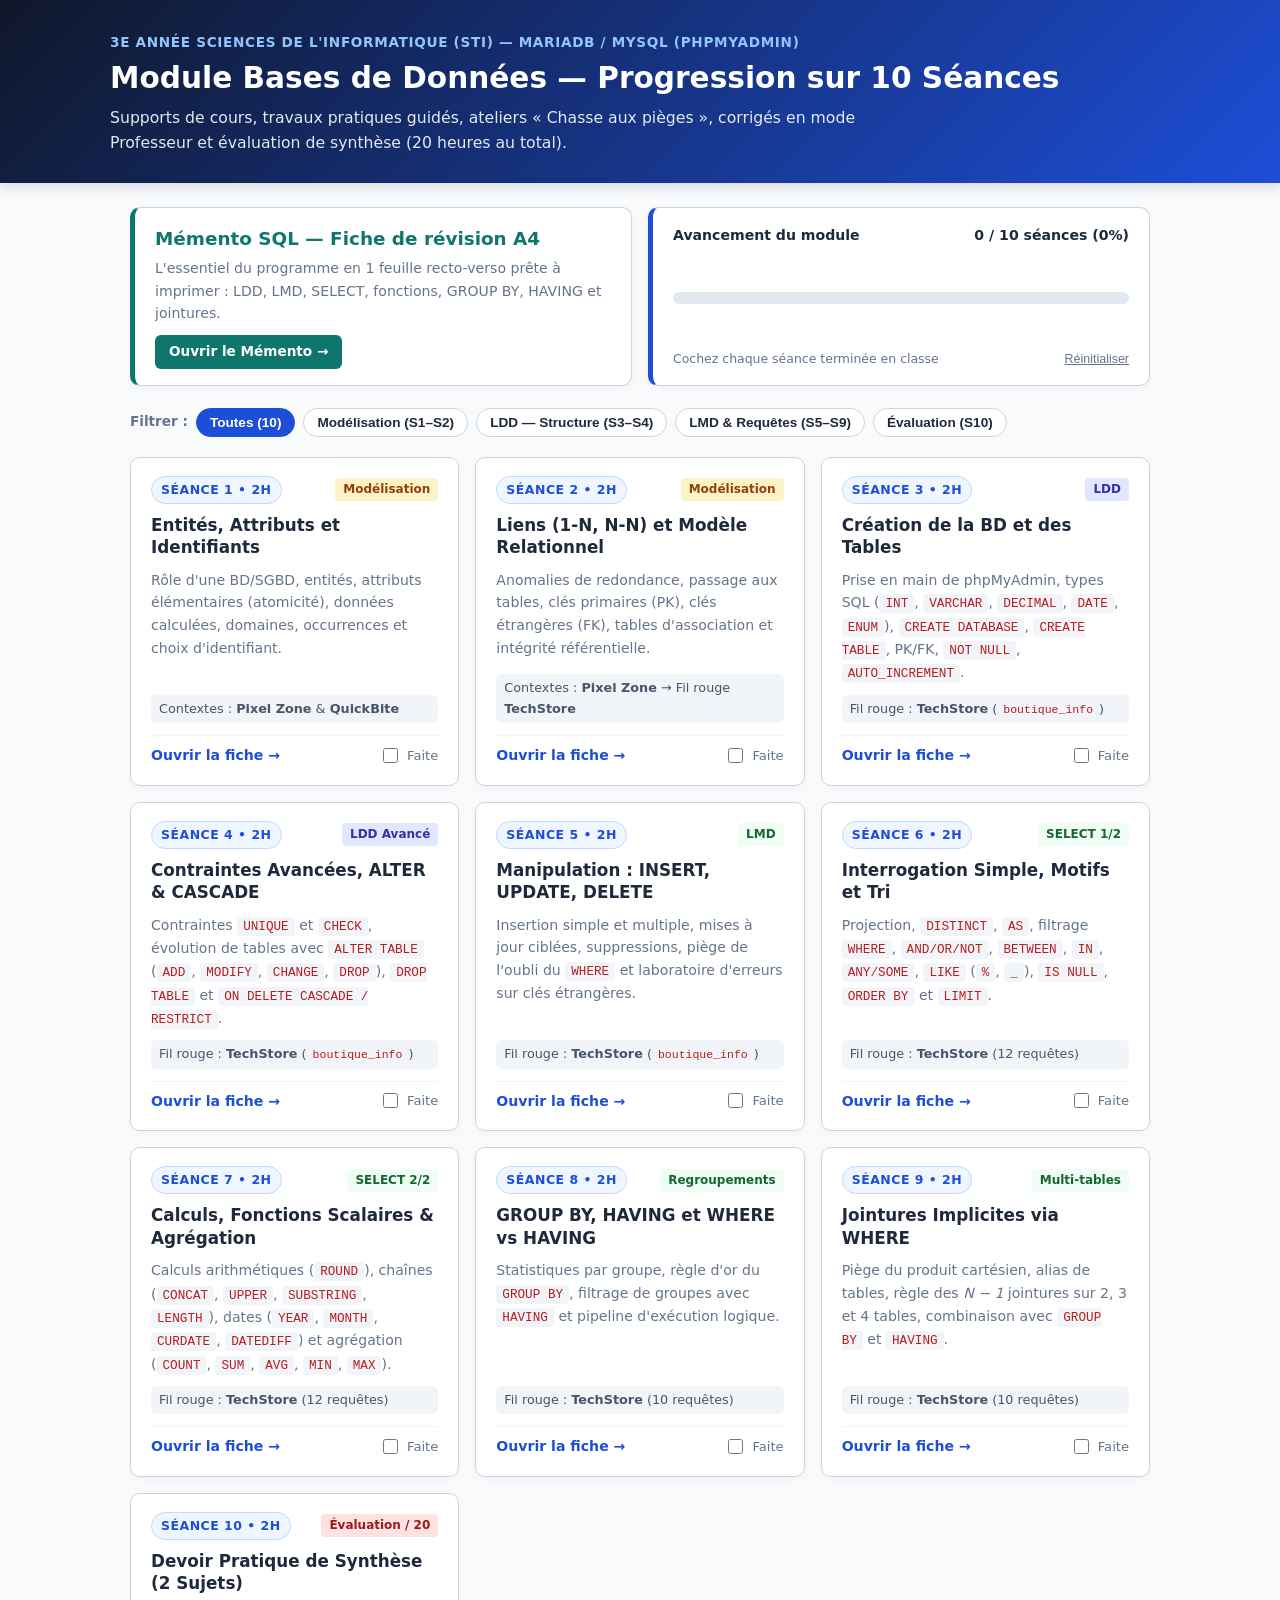
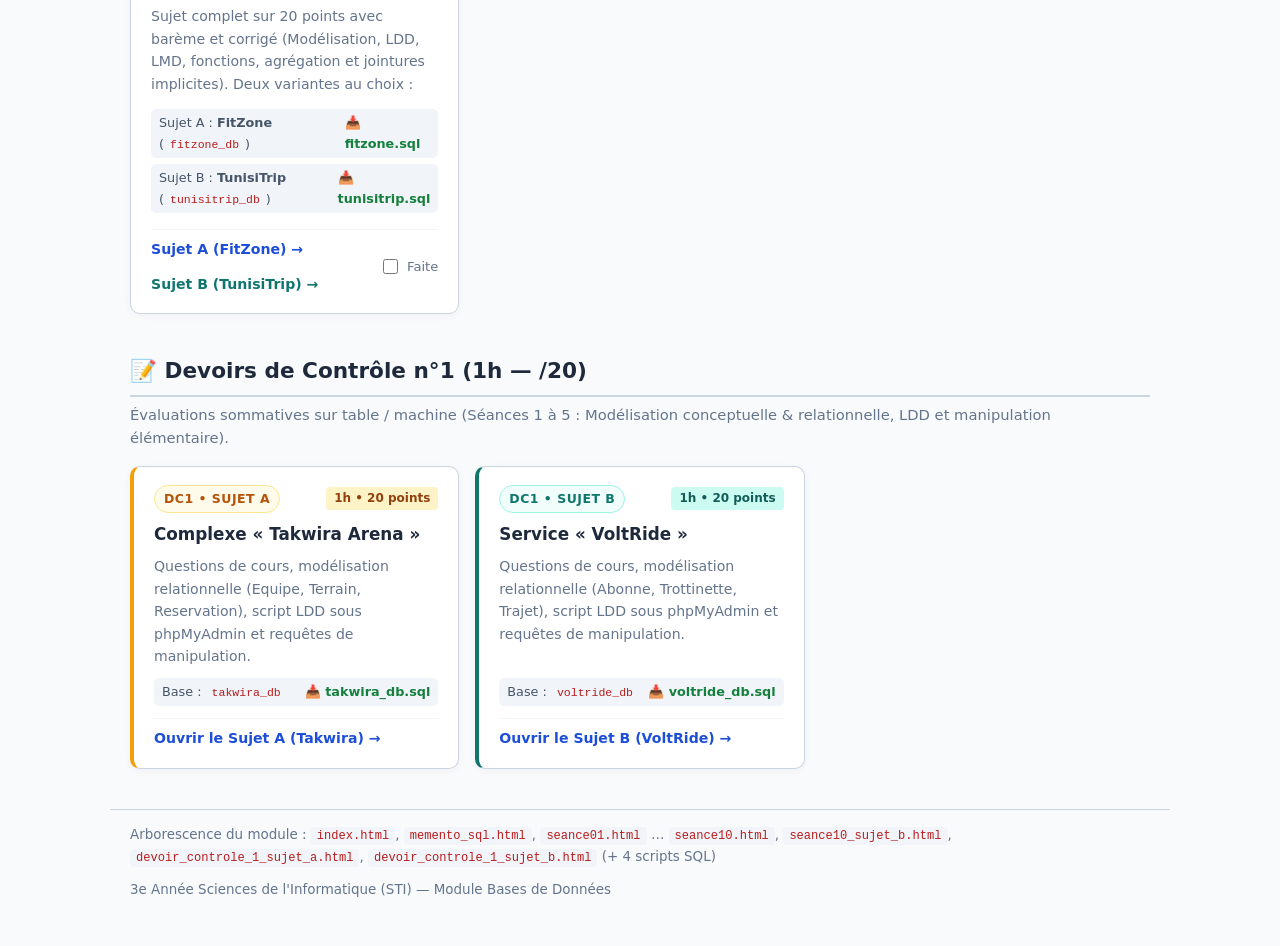
==== commit 6e4c0a75: "feat: add interactive step-by-step phase navigation and teacher tools script" ====
--- a/index.html
+++ b/index.html
@@ -138,7 +138,7 @@
           <span class="tag-cat tag-lmd">SELECT 1/2</span>
         </div>
         <h3>Interrogation Simple, Motifs et Tri</h3>
-        <p>Projection, <code>DISTINCT</code>, <code>AS</code>, filtrage <code>WHERE</code>, <code>AND/OR/NOT</code>, <code>BETWEEN</code>, <code>IN</code>, <code>LIKE</code> (<code>%</code>, <code>_</code>), <code>IS NULL</code>, <code>ORDER BY</code> et <code>LIMIT</code>.</p>
+        <p>Projection, <code>DISTINCT</code>, <code>AS</code>, filtrage <code>WHERE</code>, <code>AND/OR/NOT</code>, <code>BETWEEN</code>, <code>IN</code>, <code>ANY/SOME</code>, <code>LIKE</code> (<code>%</code>, <code>_</code>), <code>IS NULL</code>, <code>ORDER BY</code> et <code>LIMIT</code>.</p>
         <div class="card-context">Fil rouge : <strong>TechStore</strong> (12 requêtes)</div>
         <div class="card-actions">
           <a class="open-link" href="seance06.html">Ouvrir la fiche →</a>
--- a/assets/style.css
+++ b/assets/style.css
@@ -577,7 +577,7 @@
 
 .diagram-caption {
   font-size: 0.85rem;
-  color: var(--text-muted);
+  color: var(--muted);
   margin-top: 6px;
   font-style: italic;
   text-align: center;
@@ -956,6 +956,7 @@
   width: 210mm;
   min-height: 297mm;
   background: #ffffff;
+  color: var(--text);
   margin: 16px auto;
   padding: 12mm 14mm;
   box-shadow: 0 4px 16px rgba(15, 23, 42, 0.12);
@@ -996,6 +997,7 @@
 
 .box {
   background: #f8fafc;
+  color: #1e293b;
   border: 1px solid var(--border);
   border-radius: 6px;
   padding: 8px 10px;
@@ -1017,6 +1019,59 @@
 
 .box-accent h2 { color: var(--accent); }
 .box-warn h2   { color: var(--warn); }
+
+.box ul, .box ol {
+  margin: 4px 0 6px 16px;
+  padding: 0;
+  color: #1e293b;
+}
+
+.box li {
+  font-size: 0.78rem;
+  line-height: 1.45;
+  margin-bottom: 3px;
+  color: #1e293b;
+}
+
+.box strong {
+  color: #0f172a;
+  font-weight: 700;
+}
+
+.box em {
+  color: #334155;
+}
+
+.box p {
+  font-size: 0.80rem;
+  color: #1e293b;
+  margin: 0 0 4px;
+}
+
+.box table {
+  font-size: 0.74rem;
+  margin: 4px 0 6px;
+  width: 100%;
+  color: #1e293b;
+}
+
+.box table th {
+  background: #f1f5f9;
+  color: #1e293b;
+  padding: 3px 6px;
+}
+
+.box table td {
+  padding: 3px 6px;
+  color: #1e293b;
+}
+
+.box pre {
+  padding: 7px 9px;
+  margin: 4px 0 6px;
+  font-size: 0.75rem;
+  line-height: 1.35;
+}
 
 .pill-row {
   display: flex;
@@ -1332,6 +1387,11 @@
    11. RÈGLES D'IMPRESSION (@media print)
    -------------------------------------------------------------------------- */
 @media print {
+  * {
+    -webkit-print-color-adjust: exact !important;
+    print-color-adjust: exact !important;
+  }
+
   /* Phase par phase masqué à l'impression */
   .phase-nav-container,
   .phase-footer {
@@ -1365,7 +1425,6 @@
     border-bottom: 2px solid var(--primary) !important;
   }
 
-  section.phase,
   .trap-card,
   .course-box,
   .info-box,
@@ -1373,6 +1432,7 @@
   .quiz-item,
   .student-box,
   .data-grid,
+  .diagram-wrap,
   table,
   pre.sql-block,
   pre {
@@ -1402,21 +1462,95 @@
     box-shadow: none !important;
   }
 
-  /* Mémento A4 print */
+  /* ========================================================================
+     Mémento A4 Recto-Verso (calibré exactement pour 2 pages)
+     ======================================================================== */
   .sheet {
     width: 100% !important;
-    min-height: auto !important;
+    height: auto !important;
+    min-height: 0 !important;
     margin: 0 !important;
     padding: 0 !important;
     box-shadow: none !important;
-    border-radius: 0 !important;
+    border: none !important;
   }
 
   .sheet-recto {
-    page-break-after: always;
+    page-break-after: always !important;
+    break-after: page !important;
+  }
+
+  .sheet-verso {
+    page-break-after: avoid !important;
+    break-after: avoid !important;
+  }
+
+  .sheet header.sheet-header {
+    margin: 0 0 4px !important;
+    padding: 0 0 2px !important;
+    border-bottom: 1.5px solid var(--primary) !important;
+  }
+
+  .sheet header.sheet-header h1 {
+    font-size: 0.95rem !important;
+    margin: 0 !important;
+  }
+
+  .sheet header.sheet-header .face-tag {
+    font-size: 0.65rem !important;
+    padding: 1px 6px !important;
+  }
+
+  .sheet .box {
+    margin-bottom: 3px !important;
+    padding: 3px 6px !important;
+    break-inside: avoid !important;
+    page-break-inside: avoid !important;
+    border-radius: 4px !important;
+  }
+
+  .sheet .box h2 {
+    font-size: 0.74rem !important;
+    margin: 0 0 2px !important;
+    padding-bottom: 1px !important;
+  }
+
+  .sheet .box ul, .sheet .box ol {
+    margin: 1px 0 2px 12px !important;
+    padding: 0 !important;
+  }
+
+  .sheet .box li {
+    font-size: 0.68rem !important;
+    line-height: 1.22 !important;
+    margin-bottom: 1px !important;
+  }
+
+  .sheet .box pre {
+    padding: 2px 5px !important;
+    margin: 2px 0 2px !important;
+    font-size: 0.61rem !important;
+    line-height: 1.18 !important;
+    border-radius: 3px !important;
+  }
+
+  .sheet .box table {
+    font-size: 0.63rem !important;
+    margin: 1px 0 2px !important;
+  }
+
+  .sheet .box table th, .sheet .box table td {
+    padding: 1px 3px !important;
+  }
+
+  .sheet .footer-note {
+    font-size: 0.60rem !important;
+    margin-top: 2px !important;
+    padding-top: 1px !important;
   }
 
   @page {
-    margin: 12mm 14mm;
-  }
-}
+    size: A4 portrait;
+    margin: 6mm 7mm;
+  }
+}
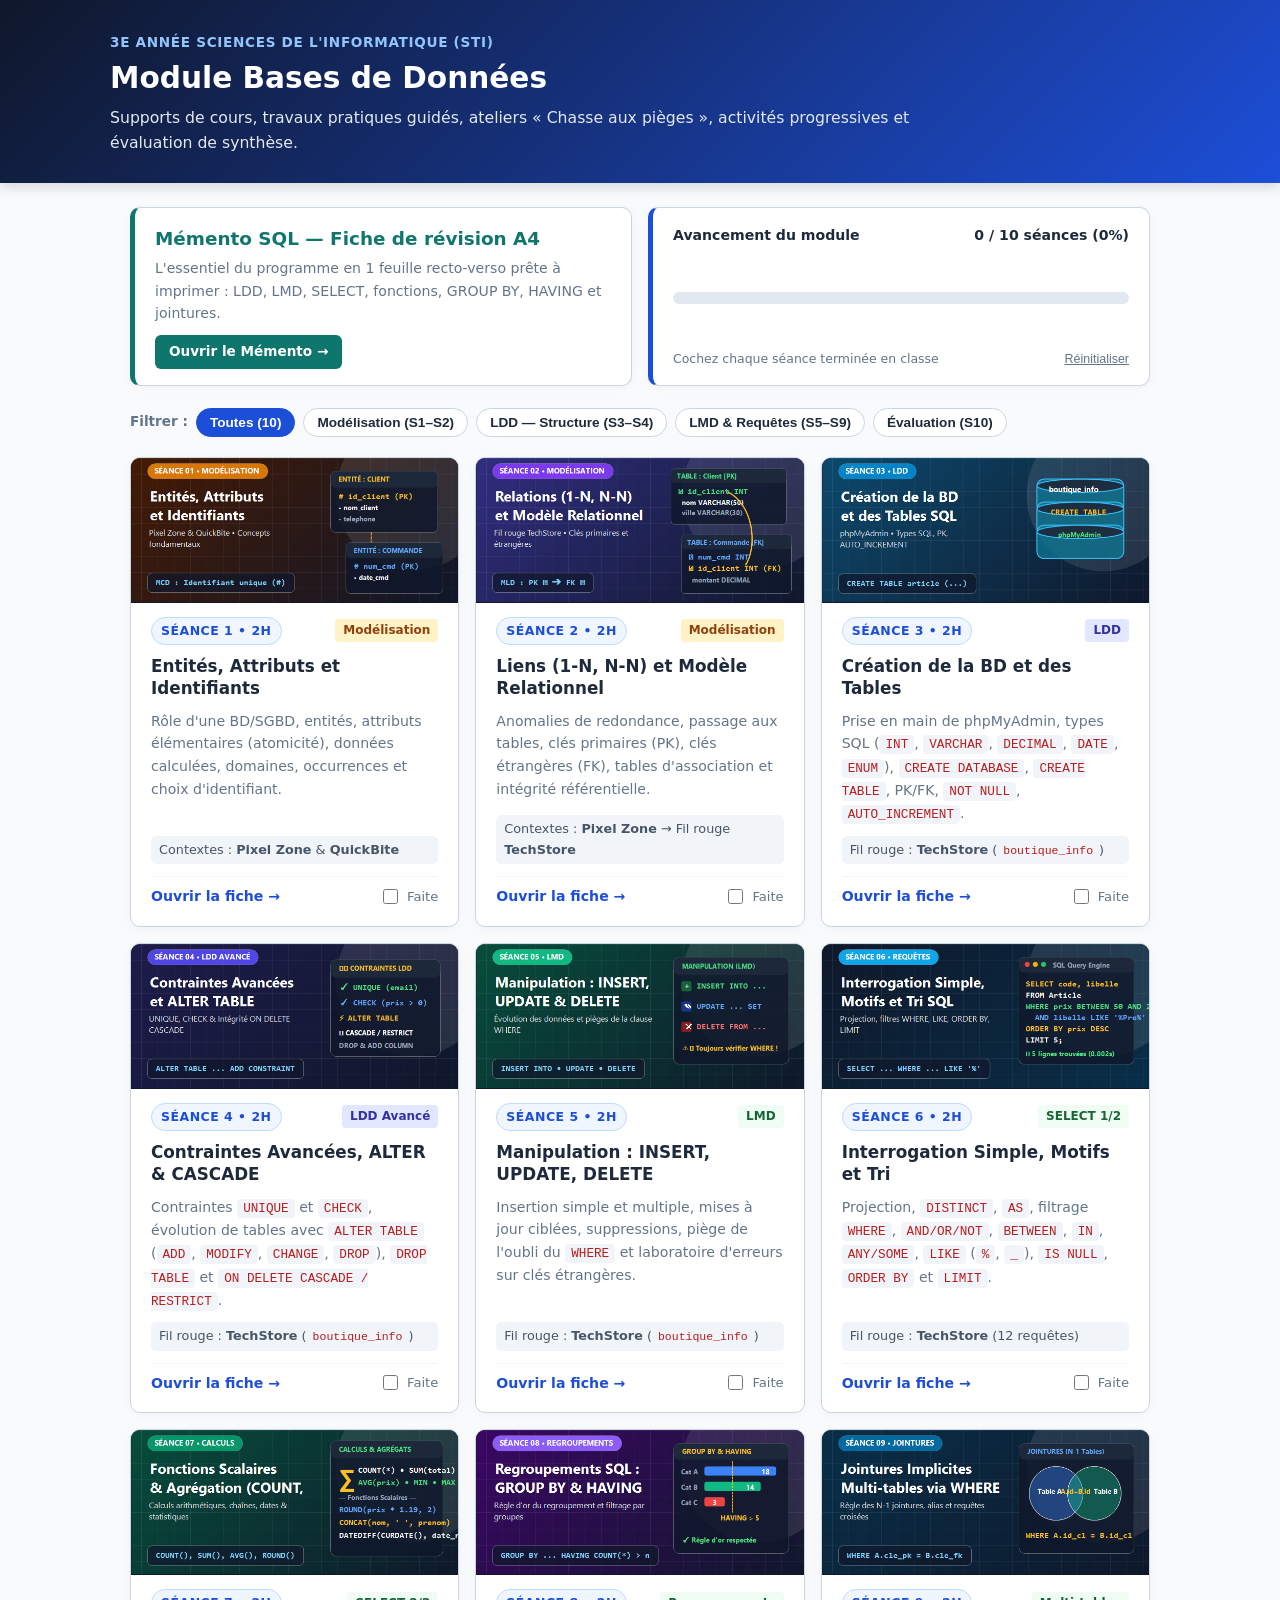
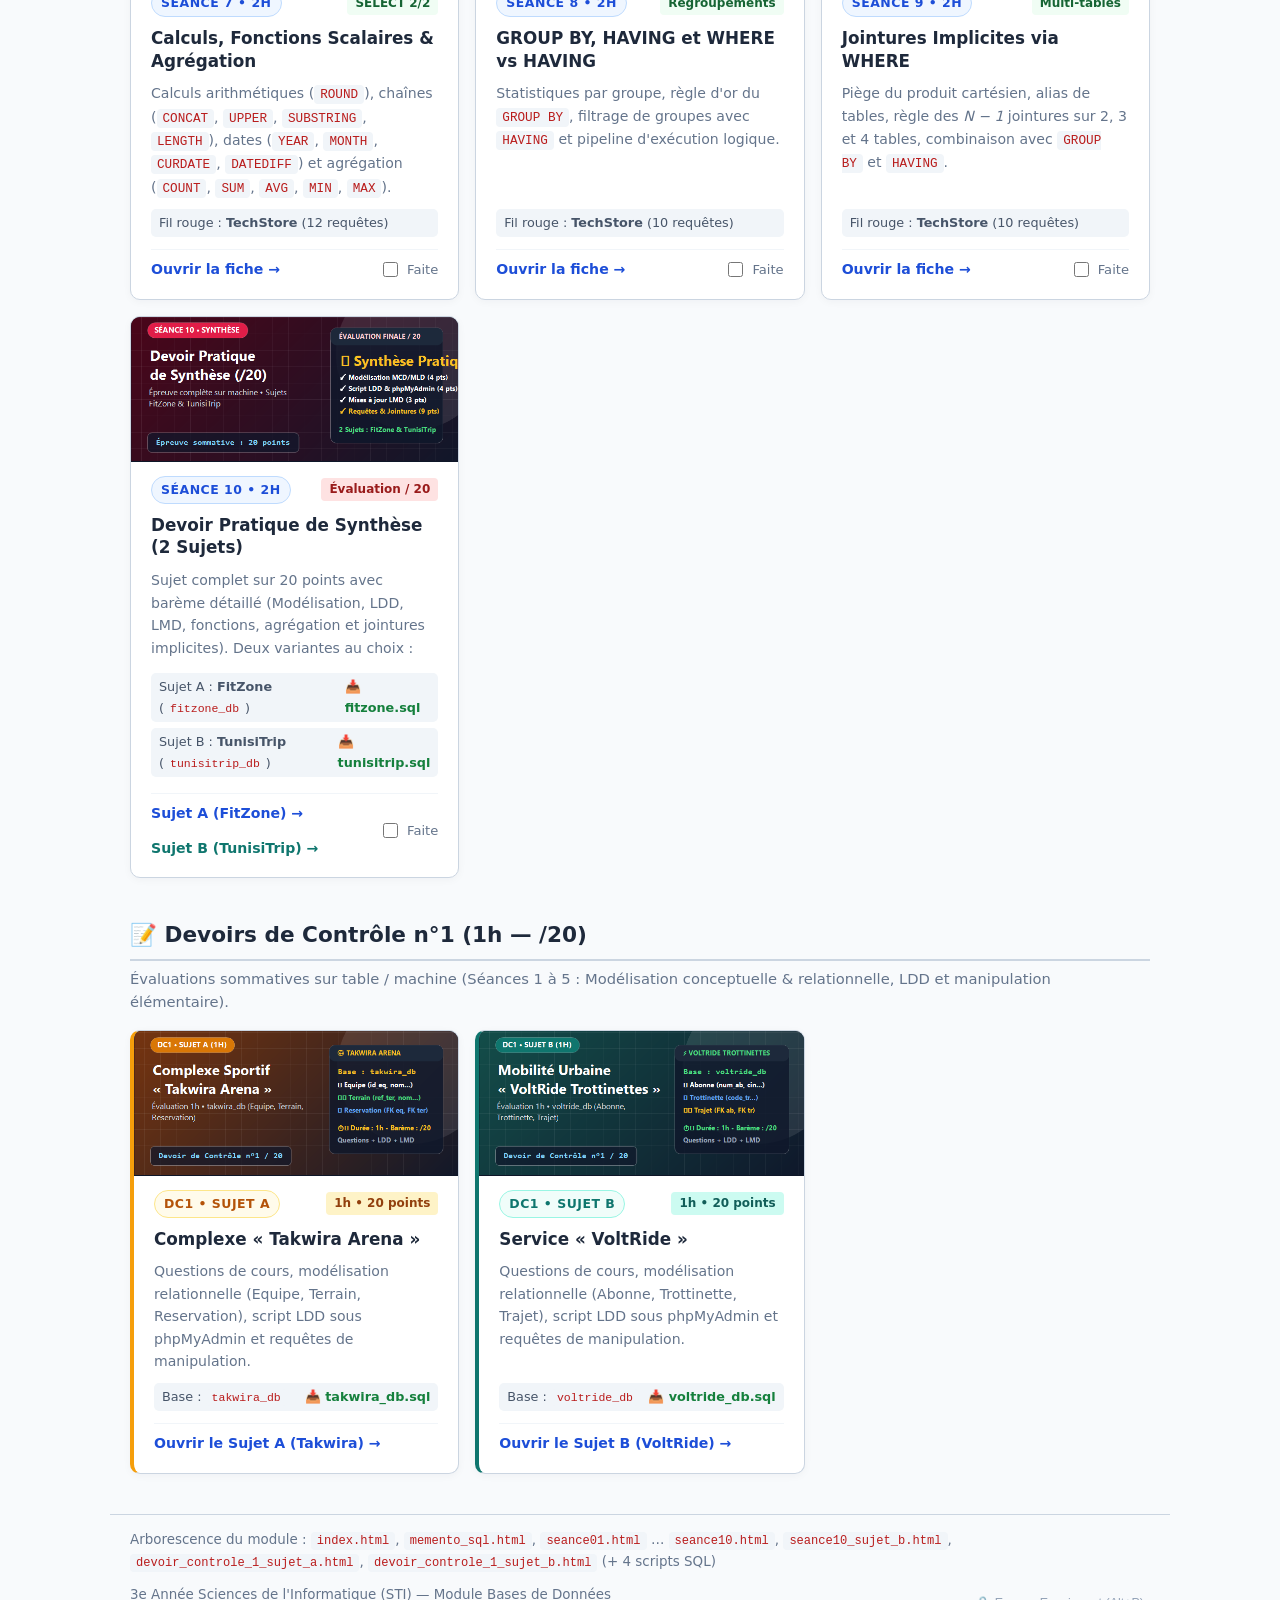
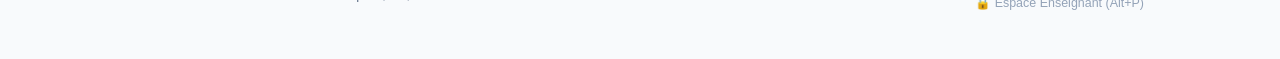
==== commit 6b1b11af: "feat: add teacher authentication mode, asset resources, and session updates" ====
--- a/index.html
+++ b/index.html
@@ -1,18 +1,25 @@
 <!DOCTYPE html>
 <html lang="fr">
+
 <head>
   <meta charset="UTF-8">
   <meta name="viewport" content="width=device-width, initial-scale=1.0">
   <title>Module Bases de Données — Sommaire des 10 Séances (3e Info STI)</title>
   <link rel="stylesheet" href="assets/style.css">
 </head>
+
 <body>
 
   <header class="hero">
     <div class="hero-inner">
-      <div class="hero-meta">3e Année Sciences de l'Informatique (STI) — MariaDB / MySQL (phpMyAdmin)</div>
-      <h1>Module Bases de Données — Progression sur 10 Séances</h1>
-      <p>Supports de cours, travaux pratiques guidés, ateliers « Chasse aux pièges », corrigés en mode Professeur et évaluation de synthèse (20 heures au total).</p>
+      <div class="hero-meta">3e Année Sciences de l'Informatique (STI)</div>
+      <h1>Module Bases de Données</h1>
+      <p>Supports de cours, travaux pratiques guidés, ateliers « Chasse aux pièges », activités progressives et
+        évaluation de synthèse.</p>
+      <div id="teacherBannerIndex" class="teacher-banner-index">
+        <span>🎓 <strong>Mode Enseignant actif</strong> — Les corrigés et découpages horaires sont déverrouillés sur l'ensemble du module.</span>
+        <button id="btnIndexLogout" class="btn-teacher-logout" type="button">🔒 Verrouiller (Mode Élève)</button>
+      </div>
     </div>
   </header>
 
@@ -23,7 +30,8 @@
       <div class="panel panel-memento">
         <div>
           <h2>Mémento SQL — Fiche de révision A4</h2>
-          <p>L'essentiel du programme en 1 feuille recto-verso prête à imprimer : LDD, LMD, SELECT, fonctions, GROUP BY, HAVING et jointures.</p>
+          <p>L'essentiel du programme en 1 feuille recto-verso prête à imprimer : LDD, LMD, SELECT, fonctions, GROUP BY,
+            HAVING et jointures.</p>
         </div>
         <a class="btn-link" href="memento_sql.html">Ouvrir le Mémento →</a>
       </div>
@@ -58,12 +66,16 @@
 
       <!-- Séance 1 -->
       <article class="card" data-cat="model" data-id="s01">
+        <div class="card-thumb">
+          <img src="assets/images/seance01.png" alt="Illustration Séance 1 — Entités, Attributs et Identifiants" loading="lazy">
+        </div>
         <div class="card-top">
           <span class="session-num">Séance 1 • 2h</span>
           <span class="tag-cat tag-model">Modélisation</span>
         </div>
         <h3>Entités, Attributs et Identifiants</h3>
-        <p>Rôle d'une BD/SGBD, entités, attributs élémentaires (atomicité), données calculées, domaines, occurrences et choix d'identifiant.</p>
+        <p>Rôle d'une BD/SGBD, entités, attributs élémentaires (atomicité), données calculées, domaines, occurrences et
+          choix d'identifiant.</p>
         <div class="card-context">Contextes : <strong>Pixel Zone</strong> &amp; <strong>QuickBite</strong></div>
         <div class="card-actions">
           <a class="open-link" href="seance01.html">Ouvrir la fiche →</a>
@@ -73,12 +85,16 @@
 
       <!-- Séance 2 -->
       <article class="card" data-cat="model" data-id="s02">
+        <div class="card-thumb">
+          <img src="assets/images/seance02.png" alt="Illustration Séance 2 — Relations et Modèle Relationnel" loading="lazy">
+        </div>
         <div class="card-top">
           <span class="session-num">Séance 2 • 2h</span>
           <span class="tag-cat tag-model">Modélisation</span>
         </div>
         <h3>Liens (1-N, N-N) et Modèle Relationnel</h3>
-        <p>Anomalies de redondance, passage aux tables, clés primaires (PK), clés étrangères (FK), tables d'association et intégrité référentielle.</p>
+        <p>Anomalies de redondance, passage aux tables, clés primaires (PK), clés étrangères (FK), tables d'association
+          et intégrité référentielle.</p>
         <div class="card-context">Contextes : <strong>Pixel Zone</strong> → Fil rouge <strong>TechStore</strong></div>
         <div class="card-actions">
           <a class="open-link" href="seance02.html">Ouvrir la fiche →</a>
@@ -88,12 +104,17 @@
 
       <!-- Séance 3 -->
       <article class="card" data-cat="ldd" data-id="s03">
+        <div class="card-thumb">
+          <img src="assets/images/seance03.png" alt="Illustration Séance 3 — Création de la BD et des Tables SQL" loading="lazy">
+        </div>
         <div class="card-top">
           <span class="session-num">Séance 3 • 2h</span>
           <span class="tag-cat tag-ldd">LDD</span>
         </div>
         <h3>Création de la BD et des Tables</h3>
-        <p>Prise en main de phpMyAdmin, types SQL (<code>INT</code>, <code>VARCHAR</code>, <code>DECIMAL</code>, <code>DATE</code>, <code>ENUM</code>), <code>CREATE DATABASE</code>, <code>CREATE TABLE</code>, PK/FK, <code>NOT NULL</code>, <code>AUTO_INCREMENT</code>.</p>
+        <p>Prise en main de phpMyAdmin, types SQL (<code>INT</code>, <code>VARCHAR</code>, <code>DECIMAL</code>,
+          <code>DATE</code>, <code>ENUM</code>), <code>CREATE DATABASE</code>, <code>CREATE TABLE</code>, PK/FK,
+          <code>NOT NULL</code>, <code>AUTO_INCREMENT</code>.</p>
         <div class="card-context">Fil rouge : <strong>TechStore</strong> (<code>boutique_info</code>)</div>
         <div class="card-actions">
           <a class="open-link" href="seance03.html">Ouvrir la fiche →</a>
@@ -103,12 +124,17 @@
 
       <!-- Séance 4 -->
       <article class="card" data-cat="ldd" data-id="s04">
+        <div class="card-thumb">
+          <img src="assets/images/seance04.png" alt="Illustration Séance 4 — Contraintes Avancées, ALTER et CASCADE" loading="lazy">
+        </div>
         <div class="card-top">
           <span class="session-num">Séance 4 • 2h</span>
           <span class="tag-cat tag-ldd">LDD Avancé</span>
         </div>
         <h3>Contraintes Avancées, ALTER &amp; CASCADE</h3>
-        <p>Contraintes <code>UNIQUE</code> et <code>CHECK</code>, évolution de tables avec <code>ALTER TABLE</code> (<code>ADD</code>, <code>MODIFY</code>, <code>CHANGE</code>, <code>DROP</code>), <code>DROP TABLE</code> et <code>ON DELETE CASCADE / RESTRICT</code>.</p>
+        <p>Contraintes <code>UNIQUE</code> et <code>CHECK</code>, évolution de tables avec <code>ALTER TABLE</code>
+          (<code>ADD</code>, <code>MODIFY</code>, <code>CHANGE</code>, <code>DROP</code>), <code>DROP TABLE</code> et
+          <code>ON DELETE CASCADE / RESTRICT</code>.</p>
         <div class="card-context">Fil rouge : <strong>TechStore</strong> (<code>boutique_info</code>)</div>
         <div class="card-actions">
           <a class="open-link" href="seance04.html">Ouvrir la fiche →</a>
@@ -118,12 +144,16 @@
 
       <!-- Séance 5 -->
       <article class="card" data-cat="lmd" data-id="s05">
+        <div class="card-thumb">
+          <img src="assets/images/seance05.png" alt="Illustration Séance 5 — Manipulation INSERT, UPDATE, DELETE" loading="lazy">
+        </div>
         <div class="card-top">
           <span class="session-num">Séance 5 • 2h</span>
           <span class="tag-cat tag-lmd">LMD</span>
         </div>
         <h3>Manipulation : INSERT, UPDATE, DELETE</h3>
-        <p>Insertion simple et multiple, mises à jour ciblées, suppressions, piège de l'oubli du <code>WHERE</code> et laboratoire d'erreurs sur clés étrangères.</p>
+        <p>Insertion simple et multiple, mises à jour ciblées, suppressions, piège de l'oubli du <code>WHERE</code> et
+          laboratoire d'erreurs sur clés étrangères.</p>
         <div class="card-context">Fil rouge : <strong>TechStore</strong> (<code>boutique_info</code>)</div>
         <div class="card-actions">
           <a class="open-link" href="seance05.html">Ouvrir la fiche →</a>
@@ -133,12 +163,17 @@
 
       <!-- Séance 6 -->
       <article class="card" data-cat="lmd" data-id="s06">
+        <div class="card-thumb">
+          <img src="assets/images/seance06.png" alt="Illustration Séance 6 — Interrogation Simple, Motifs et Tri" loading="lazy">
+        </div>
         <div class="card-top">
           <span class="session-num">Séance 6 • 2h</span>
           <span class="tag-cat tag-lmd">SELECT 1/2</span>
         </div>
         <h3>Interrogation Simple, Motifs et Tri</h3>
-        <p>Projection, <code>DISTINCT</code>, <code>AS</code>, filtrage <code>WHERE</code>, <code>AND/OR/NOT</code>, <code>BETWEEN</code>, <code>IN</code>, <code>ANY/SOME</code>, <code>LIKE</code> (<code>%</code>, <code>_</code>), <code>IS NULL</code>, <code>ORDER BY</code> et <code>LIMIT</code>.</p>
+        <p>Projection, <code>DISTINCT</code>, <code>AS</code>, filtrage <code>WHERE</code>, <code>AND/OR/NOT</code>,
+          <code>BETWEEN</code>, <code>IN</code>, <code>ANY/SOME</code>, <code>LIKE</code> (<code>%</code>,
+          <code>_</code>), <code>IS NULL</code>, <code>ORDER BY</code> et <code>LIMIT</code>.</p>
         <div class="card-context">Fil rouge : <strong>TechStore</strong> (12 requêtes)</div>
         <div class="card-actions">
           <a class="open-link" href="seance06.html">Ouvrir la fiche →</a>
@@ -148,12 +183,18 @@
 
       <!-- Séance 7 -->
       <article class="card" data-cat="lmd" data-id="s07">
+        <div class="card-thumb">
+          <img src="assets/images/seance07.png" alt="Illustration Séance 7 — Fonctions Scalaires et Agrégation" loading="lazy">
+        </div>
         <div class="card-top">
           <span class="session-num">Séance 7 • 2h</span>
           <span class="tag-cat tag-lmd">SELECT 2/2</span>
         </div>
         <h3>Calculs, Fonctions Scalaires &amp; Agrégation</h3>
-        <p>Calculs arithmétiques (<code>ROUND</code>), chaînes (<code>CONCAT</code>, <code>UPPER</code>, <code>SUBSTRING</code>, <code>LENGTH</code>), dates (<code>YEAR</code>, <code>MONTH</code>, <code>CURDATE</code>, <code>DATEDIFF</code>) et agrégation (<code>COUNT</code>, <code>SUM</code>, <code>AVG</code>, <code>MIN</code>, <code>MAX</code>).</p>
+        <p>Calculs arithmétiques (<code>ROUND</code>), chaînes (<code>CONCAT</code>, <code>UPPER</code>,
+          <code>SUBSTRING</code>, <code>LENGTH</code>), dates (<code>YEAR</code>, <code>MONTH</code>,
+          <code>CURDATE</code>, <code>DATEDIFF</code>) et agrégation (<code>COUNT</code>, <code>SUM</code>,
+          <code>AVG</code>, <code>MIN</code>, <code>MAX</code>).</p>
         <div class="card-context">Fil rouge : <strong>TechStore</strong> (12 requêtes)</div>
         <div class="card-actions">
           <a class="open-link" href="seance07.html">Ouvrir la fiche →</a>
@@ -163,12 +204,16 @@
 
       <!-- Séance 8 -->
       <article class="card" data-cat="lmd" data-id="s08">
+        <div class="card-thumb">
+          <img src="assets/images/seance08.png" alt="Illustration Séance 8 — GROUP BY et HAVING" loading="lazy">
+        </div>
         <div class="card-top">
           <span class="session-num">Séance 8 • 2h</span>
           <span class="tag-cat tag-lmd">Regroupements</span>
         </div>
         <h3>GROUP BY, HAVING et WHERE vs HAVING</h3>
-        <p>Statistiques par groupe, règle d'or du <code>GROUP BY</code>, filtrage de groupes avec <code>HAVING</code> et pipeline d'exécution logique.</p>
+        <p>Statistiques par groupe, règle d'or du <code>GROUP BY</code>, filtrage de groupes avec <code>HAVING</code> et
+          pipeline d'exécution logique.</p>
         <div class="card-context">Fil rouge : <strong>TechStore</strong> (10 requêtes)</div>
         <div class="card-actions">
           <a class="open-link" href="seance08.html">Ouvrir la fiche →</a>
@@ -178,12 +223,16 @@
 
       <!-- Séance 9 -->
       <article class="card" data-cat="lmd" data-id="s09">
+        <div class="card-thumb">
+          <img src="assets/images/seance09.png" alt="Illustration Séance 9 — Jointures Implicites via WHERE" loading="lazy">
+        </div>
         <div class="card-top">
           <span class="session-num">Séance 9 • 2h</span>
           <span class="tag-cat tag-lmd">Multi-tables</span>
         </div>
         <h3>Jointures Implicites via WHERE</h3>
-        <p>Piège du produit cartésien, alias de tables, règle des <em>N − 1</em> jointures sur 2, 3 et 4 tables, combinaison avec <code>GROUP BY</code> et <code>HAVING</code>.</p>
+        <p>Piège du produit cartésien, alias de tables, règle des <em>N − 1</em> jointures sur 2, 3 et 4 tables,
+          combinaison avec <code>GROUP BY</code> et <code>HAVING</code>.</p>
         <div class="card-context">Fil rouge : <strong>TechStore</strong> (10 requêtes)</div>
         <div class="card-actions">
           <a class="open-link" href="seance09.html">Ouvrir la fiche →</a>
@@ -193,20 +242,26 @@
 
       <!-- Séance 10 -->
       <article class="card" data-cat="eval" data-id="s10">
+        <div class="card-thumb">
+          <img src="assets/images/seance10.png" alt="Illustration Séance 10 — Devoir Pratique de Synthèse" loading="lazy">
+        </div>
         <div class="card-top">
           <span class="session-num">Séance 10 • 2h</span>
           <span class="tag-cat tag-eval">Évaluation / 20</span>
         </div>
         <h3>Devoir Pratique de Synthèse (2 Sujets)</h3>
-        <p>Sujet complet sur 20 points avec barème et corrigé (Modélisation, LDD, LMD, fonctions, agrégation et jointures implicites). Deux variantes au choix :</p>
+        <p>Sujet complet sur 20 points avec barème détaillé (Modélisation, LDD, LMD, fonctions, agrégation et
+          jointures implicites). Deux variantes au choix :</p>
         <div style="display:flex; flex-direction:column; gap:6px; margin: 4px 0;">
           <div class="card-context" style="display:flex; justify-content:space-between; align-items:center;">
             <span>Sujet A : <strong>FitZone</strong> (<code>fitzone_db</code>)</span>
-            <a class="open-link" href="seance10_sujet_a_fitzone.sql" download style="font-size:0.8rem; color:var(--corr); text-decoration:none;">📥 fitzone.sql</a>
+            <a class="open-link" href="seance10_sujet_a_fitzone.sql" download
+              style="font-size:0.8rem; color:var(--corr); text-decoration:none;">📥 fitzone.sql</a>
           </div>
           <div class="card-context" style="display:flex; justify-content:space-between; align-items:center;">
             <span>Sujet B : <strong>TunisiTrip</strong> (<code>tunisitrip_db</code>)</span>
-            <a class="open-link" href="seance10_sujet_b_tunisitrip.sql" download style="font-size:0.8rem; color:var(--corr); text-decoration:none;">📥 tunisitrip.sql</a>
+            <a class="open-link" href="seance10_sujet_b_tunisitrip.sql" download
+              style="font-size:0.8rem; color:var(--corr); text-decoration:none;">📥 tunisitrip.sql</a>
           </div>
         </div>
         <div class="card-actions">
@@ -224,20 +279,27 @@
     <section class="dc-section" style="margin-top: 40px;">
       <div style="margin-bottom: 16px;">
         <h2 style="font-size: 1.35rem; margin: 0 0 6px; color: var(--text);">📝 Devoirs de Contrôle n°1 (1h — /20)</h2>
-        <p style="margin: 0; font-size: 0.92rem; color: var(--muted);">Évaluations sommatives sur table / machine (Séances 1 à 5 : Modélisation conceptuelle &amp; relationnelle, LDD et manipulation élémentaire).</p>
+        <p style="margin: 0; font-size: 0.92rem; color: var(--muted);">Évaluations sommatives sur table / machine
+          (Séances 1 à 5 : Modélisation conceptuelle &amp; relationnelle, LDD et manipulation élémentaire).</p>
       </div>
       <div class="sessions-grid">
         <!-- DC1 Sujet A -->
         <article class="card dc-card" style="border-left: 4px solid #f59e0b;">
+          <div class="card-thumb">
+            <img src="assets/images/dc1_sujet_a.png" alt="Illustration DC1 Sujet A — Takwira Arena" loading="lazy">
+          </div>
           <div class="card-top">
-            <span class="session-num" style="background:#fffbeb; color:#b45309; border-color:#fde68a;">DC1 • Sujet A</span>
+            <span class="session-num" style="background:#fffbeb; color:#b45309; border-color:#fde68a;">DC1 • Sujet
+              A</span>
             <span class="tag-cat" style="background:#fef3c7; color:#92400e;">1h • 20 points</span>
           </div>
           <h3>Complexe « Takwira Arena »</h3>
-          <p>Questions de cours, modélisation relationnelle (Equipe, Terrain, Reservation), script LDD sous phpMyAdmin et requêtes de manipulation.</p>
+          <p>Questions de cours, modélisation relationnelle (Equipe, Terrain, Reservation), script LDD sous phpMyAdmin
+            et requêtes de manipulation.</p>
           <div class="card-context" style="display:flex; justify-content:space-between; align-items:center;">
             <span>Base : <code>takwira_db</code></span>
-            <a class="open-link" href="devoir_controle_1_sujet_a_takwira.sql" download style="font-size:0.8rem; color:var(--corr); text-decoration:none;">📥 takwira_db.sql</a>
+            <a class="open-link" href="devoir_controle_1_sujet_a_takwira.sql" download
+              style="font-size:0.8rem; color:var(--corr); text-decoration:none;">📥 takwira_db.sql</a>
           </div>
           <div class="card-actions">
             <a class="open-link" href="devoir_controle_1_sujet_a.html">Ouvrir le Sujet A (Takwira) →</a>
@@ -246,15 +308,21 @@
 
         <!-- DC1 Sujet B -->
         <article class="card dc-card" style="border-left: 4px solid #0f766e;">
+          <div class="card-thumb">
+            <img src="assets/images/dc1_sujet_b.png" alt="Illustration DC1 Sujet B — VoltRide" loading="lazy">
+          </div>
           <div class="card-top">
-            <span class="session-num" style="background:#f0fdfa; color:#0f766e; border-color:#99f6e4;">DC1 • Sujet B</span>
+            <span class="session-num" style="background:#f0fdfa; color:#0f766e; border-color:#99f6e4;">DC1 • Sujet
+              B</span>
             <span class="tag-cat" style="background:#ccfbf1; color:#115e59;">1h • 20 points</span>
           </div>
           <h3>Service « VoltRide »</h3>
-          <p>Questions de cours, modélisation relationnelle (Abonne, Trottinette, Trajet), script LDD sous phpMyAdmin et requêtes de manipulation.</p>
+          <p>Questions de cours, modélisation relationnelle (Abonne, Trottinette, Trajet), script LDD sous phpMyAdmin et
+            requêtes de manipulation.</p>
           <div class="card-context" style="display:flex; justify-content:space-between; align-items:center;">
             <span>Base : <code>voltride_db</code></span>
-            <a class="open-link" href="devoir_controle_1_sujet_b_voltride.sql" download style="font-size:0.8rem; color:var(--corr); text-decoration:none;">📥 voltride_db.sql</a>
+            <a class="open-link" href="devoir_controle_1_sujet_b_voltride.sql" download
+              style="font-size:0.8rem; color:var(--corr); text-decoration:none;">📥 voltride_db.sql</a>
           </div>
           <div class="card-actions">
             <a class="open-link" href="devoir_controle_1_sujet_b.html">Ouvrir le Sujet B (VoltRide) →</a>
@@ -266,10 +334,16 @@
   </main>
 
   <footer class="site-footer">
-    <div>Arborescence du module : <code>index.html</code>, <code>memento_sql.html</code>, <code>seance01.html</code> … <code>seance10.html</code>, <code>seance10_sujet_b.html</code>, <code>devoir_controle_1_sujet_a.html</code>, <code>devoir_controle_1_sujet_b.html</code> (+ 4 scripts SQL)</div>
+    <div>Arborescence du module : <code>index.html</code>, <code>memento_sql.html</code>, <code>seance01.html</code> …
+      <code>seance10.html</code>, <code>seance10_sujet_b.html</code>, <code>devoir_controle_1_sujet_a.html</code>,
+      <code>devoir_controle_1_sujet_b.html</code> (+ 4 scripts SQL)</div>
     <div>3e Année Sciences de l'Informatique (STI) — Module Bases de Données</div>
+    <div style="margin-top: 8px;">
+      <button id="btnFooterTeacher" type="button" style="border:none; background:transparent; color:#94a3b8; font-size:0.78rem; cursor:pointer;" title="Accès Enseignant (Raccourci Alt+P)">🔒 Espace Enseignant (Alt+P)</button>
+    </div>
   </footer>
 
+  <script src="assets/script.js"></script>
   <script>
     const STORAGE_KEY = "bd_3info_progress_v1";
     const cards = Array.from(document.querySelectorAll("#sessionsGrid .card"));
@@ -341,4 +415,5 @@
     loadProgress();
   </script>
 </body>
+
 </html>
--- a/assets/style.css
+++ b/assets/style.css
@@ -584,10 +584,29 @@
 }
 
 /* --------------------------------------------------------------------------
-   8. CORRIGÉS PROF & DÉCOUPAGE HORAIRE
+   8. CORRIGÉS PROF & DÉCOUPAGE HORAIRE (ESPACE ENSEIGNANT SÉCURISÉ)
    -------------------------------------------------------------------------- */
+/* Par défaut pour les élèves : boutons et contenus enseignant STRICTEMENT MASQUÉS */
+#btnSolutions,
+#btnPlan,
+.teacher-only,
+.teacher-plan,
+.solution,
+.quiz-answer {
+  display: none !important;
+}
+
+.solution-label {
+  display: inline-block;
+  font-size: 0.78rem;
+  font-weight: 700;
+  text-transform: uppercase;
+  color: var(--corr);
+  letter-spacing: 0.04em;
+  margin-bottom: 6px;
+}
+
 .teacher-plan {
-  display: none;
   background: #f0fdf4;
   border: 1.5px solid #86efac;
   border-left: 5px solid var(--corr);
@@ -597,7 +616,6 @@
 }
 
 .solution {
-  display: none;
   background: var(--corr-light);
   border: 1px solid #bbf7d0;
   border-left: 4px solid var(--corr);
@@ -606,30 +624,93 @@
   margin: 12px 0 18px;
 }
 
-.solution-label {
-  display: inline-block;
-  font-size: 0.78rem;
-  font-weight: 700;
-  text-transform: uppercase;
-  color: var(--corr);
-  letter-spacing: 0.04em;
-  margin-bottom: 6px;
-}
-
-body.show-plan .teacher-plan {
-  display: block;
-}
-
-body.show-solutions .solution {
-  display: block;
-}
-
-body.show-solutions .quiz-answer {
-  display: block;
-}
-
-body.show-solutions .answer-lines {
+/* Visibilité UNIQUEMENT lorsque le mode Enseignant est authentifié */
+body.teacher-authenticated #btnSolutions,
+body.teacher-authenticated #btnPlan,
+body.teacher-authenticated .teacher-only {
+  display: inline-flex !important;
+}
+
+body.teacher-authenticated.show-plan .teacher-plan {
+  display: block !important;
+}
+
+body.teacher-authenticated.show-solutions .solution {
+  display: block !important;
+}
+
+body.teacher-authenticated.show-solutions .quiz-answer {
+  display: block !important;
+}
+
+body.teacher-authenticated.show-solutions .answer-lines {
+  display: none !important;
+}
+
+/* Éléments d'interface Enseignant */
+.badge-teacher {
+  display: inline-flex;
+  align-items: center;
+  gap: 5px;
+  background: #14532d;
+  color: #bbf7d0;
+  border: 1px solid #22c55e;
+  padding: 4px 10px;
+  border-radius: 6px;
+  font-size: 0.8rem;
+  font-weight: 700;
+  letter-spacing: 0.03em;
+}
+
+.btn-teacher-lock {
+  border: 1px solid rgba(255, 255, 255, 0.2);
+  background: rgba(255, 255, 255, 0.05);
+  color: #cbd5e1;
+  padding: 5px 9px;
+  border-radius: 6px;
+  font-size: 0.85rem;
+  cursor: pointer;
+  transition: all 0.2s ease;
+}
+
+.btn-teacher-lock:hover {
+  background: rgba(255, 255, 255, 0.15);
+  color: #ffffff;
+}
+
+.btn-teacher-logout {
+  background: rgba(185, 28, 28, 0.35);
+  border: 1px solid rgba(248, 113, 113, 0.4);
+  color: #fecaca;
+  padding: 5px 10px;
+  border-radius: 6px;
+  font-size: 0.8rem;
+  font-weight: 600;
+  cursor: pointer;
+  transition: all 0.2s ease;
+}
+
+.btn-teacher-logout:hover {
+  background: rgba(185, 28, 28, 0.65);
+  color: #ffffff;
+}
+
+.teacher-banner-index {
   display: none;
+  background: #064e3b;
+  color: #a7f3d0;
+  border: 1px solid #059669;
+  border-radius: 8px;
+  padding: 10px 16px;
+  margin-top: 14px;
+  font-size: 0.9rem;
+  align-items: center;
+  justify-content: space-between;
+  gap: 12px;
+}
+
+body.teacher-authenticated .teacher-banner-index {
+  display: flex !important;
 }
 
 /* --------------------------------------------------------------------------
@@ -829,6 +910,29 @@
   gap: 10px;
   box-shadow: 0 2px 8px rgba(15, 23, 42, 0.04);
   transition: transform 0.15s ease, box-shadow 0.15s ease, border-color 0.15s ease;
+  overflow: hidden;
+}
+
+.card-thumb {
+  width: calc(100% + 40px);
+  margin: -18px -20px 4px -20px;
+  height: 145px;
+  overflow: hidden;
+  background: #0f172a;
+  position: relative;
+  border-bottom: 1px solid rgba(0, 0, 0, 0.06);
+}
+
+.card-thumb img {
+  width: 100%;
+  height: 100%;
+  object-fit: cover;
+  display: block;
+  transition: transform 0.3s ease;
+}
+
+.card:hover .card-thumb img {
+  transform: scale(1.03);
 }
 
 .card:hover {
@@ -1398,6 +1502,14 @@
     display: none !important;
   }
 
+  /* Masquer systématiquement les corrigés et découpages si non authentifié */
+  body:not(.teacher-authenticated) .solution,
+  body:not(.teacher-authenticated) .teacher-plan,
+  body:not(.show-solutions) .solution,
+  body:not(.show-solutions) .quiz-answer {
+    display: none !important;
+  }
+
   body.mode-single-phase section.phase {
     display: block !important;
     opacity: 1 !important;
